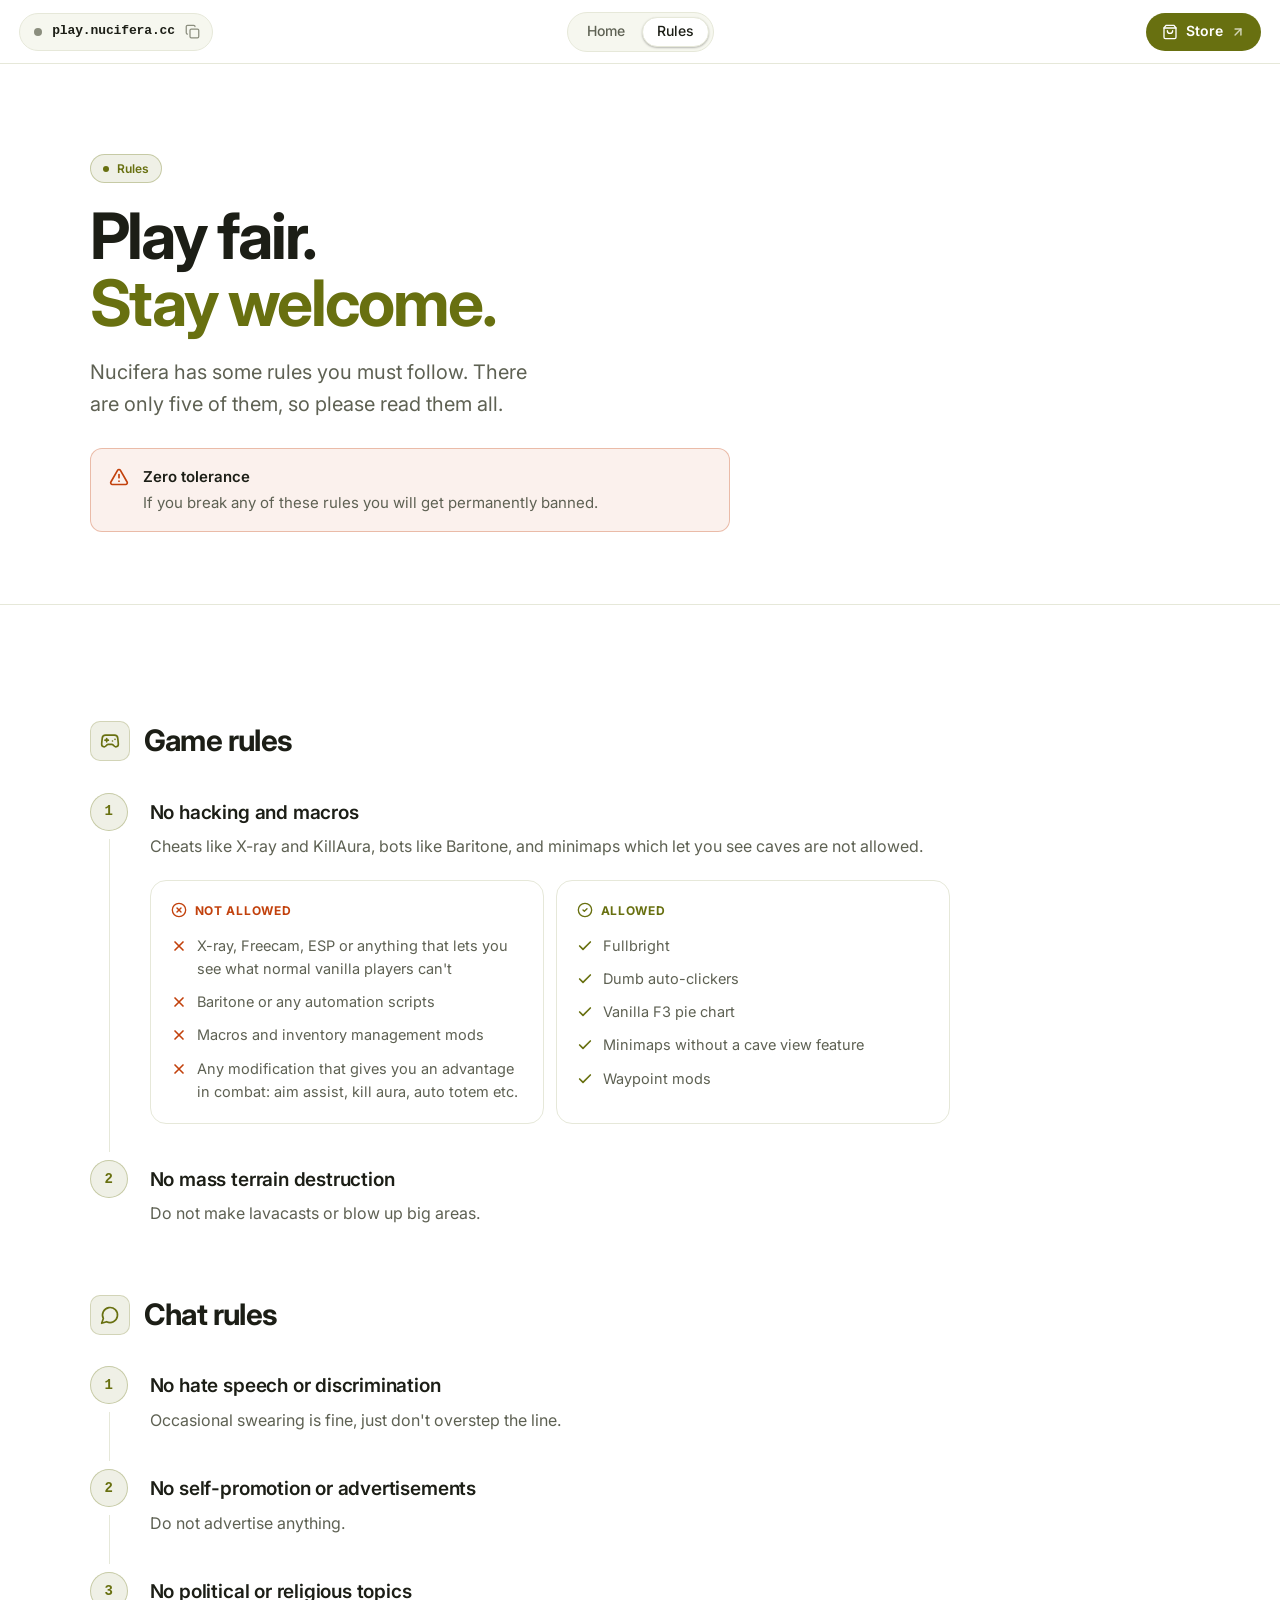
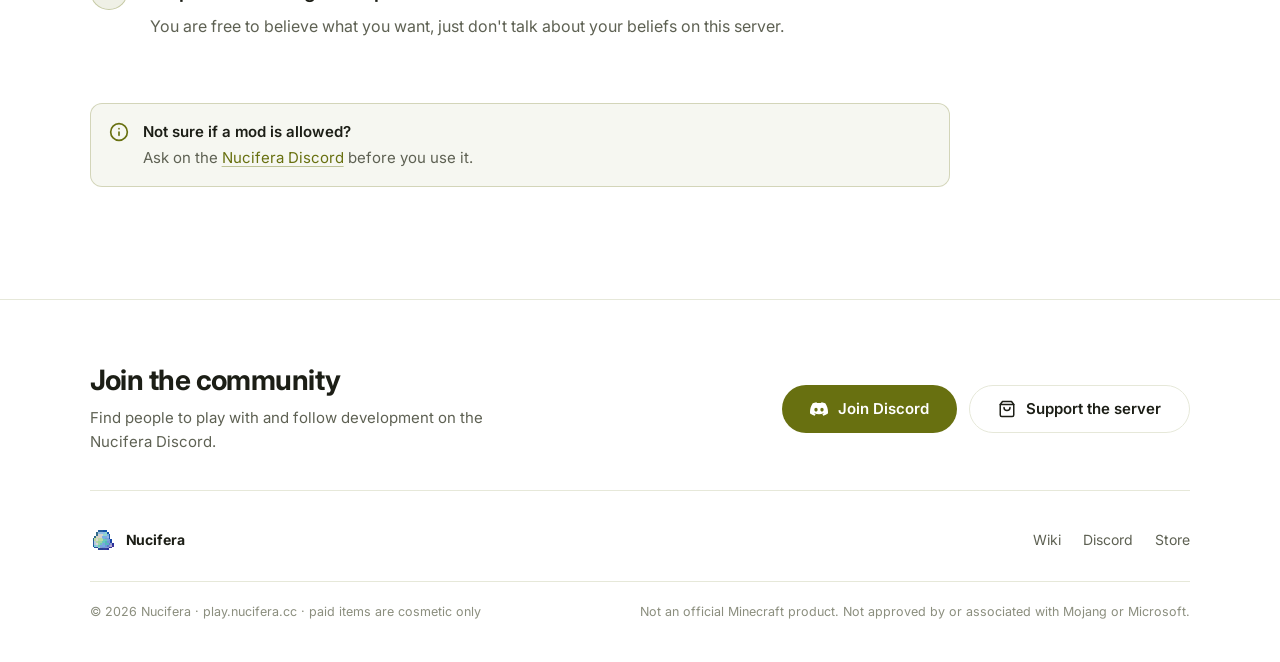
==== rules.html @ 343800ea "first commit" ====
<!DOCTYPE html>
<html lang="en">
<head>
  <meta charset="utf-8">
  <meta name="viewport" content="width=device-width, initial-scale=1">
  <title>Rules | Nucifera</title>
  <meta name="description" content="Nucifera server rules: no hacking or macros, no mass terrain destruction, no hate speech, advertising, or political and religious topics in chat.">
  <meta name="theme-color" media="(prefers-color-scheme: dark)" content="#0b0b0b">
  <meta name="theme-color" media="(prefers-color-scheme: light)" content="#ffffff">
  <meta property="og:title" content="Rules | Nucifera">
  <meta property="og:description" content="Nucifera has some rules you must follow.">
  <meta property="og:image" content="assets/img/banner.jpg">
  <link rel="icon" type="image/png" href="assets/img/favicon.png">
  <link rel="preconnect" href="https://fonts.googleapis.com">
  <link rel="preconnect" href="https://fonts.gstatic.com" crossorigin>
  <link rel="stylesheet" href="https://fonts.googleapis.com/css2?family=Inter:wght@400;500;600;700&display=swap">
  <link rel="stylesheet" href="assets/css/style.css">
</head>
<body>
  <a class="skip-link" href="#main">Skip to content</a>

  <header class="nav">
    <div class="nav-inner">
      <div class="nav-left">
        <button class="ip-btn" type="button" data-copy-ip aria-label="Copy server IP: play.nucifera.cc" title="Click to copy">
          <span class="status-dot" data-server-state aria-hidden="true"></span>
          <span>play.nucifera.cc</span>
          <svg class="icon copy-icon" data-icon-copy viewBox="0 0 24 24" fill="none" stroke="currentColor" stroke-width="2" stroke-linecap="round" stroke-linejoin="round" aria-hidden="true"><rect width="14" height="14" x="8" y="8" rx="2"/><path d="M4 16c-1.1 0-2-.9-2-2V4c0-1.1.9-2 2-2h10c1.1 0 2 .9 2 2"/></svg>
          <svg class="icon copy-icon" data-icon-check hidden viewBox="0 0 24 24" fill="none" stroke="currentColor" stroke-width="2.5" stroke-linecap="round" stroke-linejoin="round" aria-hidden="true"><path d="M20 6 9 17l-5-5"/></svg>
        </button>
      </div>
      <nav class="nav-links" aria-label="Main">
        <a href="index.html">Home</a>
        <a href="rules.html" aria-current="page">Rules</a>
      </nav>
      <div class="nav-right">
        <a class="store-btn" href="https://nucifera.craftingstore.net/" target="_blank" rel="noopener" aria-label="Store (opens in a new tab)">
          <svg class="icon" viewBox="0 0 24 24" fill="none" stroke="currentColor" stroke-width="2" stroke-linecap="round" stroke-linejoin="round" aria-hidden="true"><path d="M6 2 3 6v14a2 2 0 0 0 2 2h14a2 2 0 0 0 2-2V6l-3-4Z"/><path d="M3 6h18"/><path d="M16 10a4 4 0 0 1-8 0"/></svg>
          <span class="label">Store</span>
          <svg class="icon ext" viewBox="0 0 24 24" fill="none" stroke="currentColor" stroke-width="2.5" stroke-linecap="round" stroke-linejoin="round" aria-hidden="true"><path d="M7 7h10v10"/><path d="M7 17 17 7"/></svg>
        </a>
        <button class="menu-btn" type="button" data-menu-btn aria-expanded="false" aria-controls="mobile-menu" aria-label="Open menu">
          <svg class="icon icon-open" viewBox="0 0 24 24" fill="none" stroke="currentColor" stroke-width="2" stroke-linecap="round" aria-hidden="true"><path d="M4 6h16M4 12h16M4 18h16"/></svg>
          <svg class="icon icon-close" viewBox="0 0 24 24" fill="none" stroke="currentColor" stroke-width="2" stroke-linecap="round" aria-hidden="true"><path d="M18 6 6 18M6 6l12 12"/></svg>
        </button>
      </div>
    </div>
    <nav class="mobile-menu" id="mobile-menu" aria-label="Main" hidden>
      <a href="index.html">Home</a>
      <a href="rules.html" aria-current="page">Rules</a>
      <a href="https://nucifera.craftingstore.net/" target="_blank" rel="noopener">Store <svg class="icon" viewBox="0 0 24 24" fill="none" stroke="currentColor" stroke-width="2.5" stroke-linecap="round" stroke-linejoin="round" aria-hidden="true"><path d="M7 7h10v10"/><path d="M7 17 17 7"/></svg></a>
    </nav>
  </header>

  <main id="main">
    <!-- ============ header ============ -->
    <section class="page-hero">
      <div class="grid-bg" aria-hidden="true"></div>
      <div class="container page-hero-inner">
        <div>
          <span class="badge"><span class="dot" aria-hidden="true"></span>Rules</span>
          <h1 class="display">
            <span>Play fair.</span>
            <span class="accent">Stay welcome.</span>
          </h1>
          <p class="lead">Nucifera has some rules you must follow. There are only five of them, so please read them all.</p>
          <div class="callout danger" style="margin-top:28px;max-width:40rem">
            <svg class="icon" viewBox="0 0 24 24" fill="none" stroke="currentColor" stroke-width="2" stroke-linecap="round" stroke-linejoin="round" aria-hidden="true"><path d="m21.73 18-8-14a2 2 0 0 0-3.48 0l-8 14A2 2 0 0 0 4 21h16a2 2 0 0 0 1.73-3"/><path d="M12 9v4"/><path d="M12 17h.01"/></svg>
            <div>
              <strong>Zero tolerance</strong>
              <p>If you break any of these rules you will get permanently banned.</p>
            </div>
          </div>
        </div>
      </div>
    </section>

    <section class="section">
      <div class="container rules-wrap">
        <!-- game rules -->
        <div class="rule-group" id="game-rules">
          <div class="rule-group-head">
            <span class="icon-tile">
              <svg class="icon" viewBox="0 0 24 24" fill="none" stroke="currentColor" stroke-width="2" stroke-linecap="round" stroke-linejoin="round" aria-hidden="true"><line x1="6" x2="10" y1="11" y2="11"/><line x1="8" x2="8" y1="9" y2="13"/><line x1="15" x2="15.01" y1="12" y2="12"/><line x1="18" x2="18.01" y1="10" y2="10"/><path d="M17.32 5H6.68a4 4 0 0 0-3.978 3.59c-.006.052-.01.101-.017.152C2.604 9.416 2 14.456 2 16a3 3 0 0 0 3 3c1 0 1.5-.5 2-1l1.414-1.414A2 2 0 0 1 9.828 16h4.344a2 2 0 0 1 1.414.586L17 18c.5.5 1 1 2 1a3 3 0 0 0 3-3c0-1.545-.604-6.584-.685-7.258-.007-.05-.011-.1-.017-.151A4 4 0 0 0 17.32 5z"/></svg>
            </span>
            <h2>Game rules</h2>
          </div>
          <ol class="stepper">
            <li class="step">
              <h3>No hacking and macros</h3>
              <p>Cheats like X-ray and KillAura, bots like Baritone, and minimaps which let you see caves are not allowed.</p>
              <div class="mods">
                <div class="card bad">
                  <h4><svg class="icon" viewBox="0 0 24 24" fill="none" stroke="currentColor" stroke-width="2" stroke-linecap="round" stroke-linejoin="round" aria-hidden="true"><circle cx="12" cy="12" r="10"/><path d="m15 9-6 6"/><path d="m9 9 6 6"/></svg>Not allowed</h4>
                  <ul class="check-list bad">
                    <li><svg class="icon" viewBox="0 0 24 24" fill="none" stroke="currentColor" stroke-width="2.5" stroke-linecap="round" stroke-linejoin="round" aria-hidden="true"><path d="M18 6 6 18M6 6l12 12"/></svg>X-ray, Freecam, ESP or anything that lets you see what normal vanilla players can't</li>
                    <li><svg class="icon" viewBox="0 0 24 24" fill="none" stroke="currentColor" stroke-width="2.5" stroke-linecap="round" stroke-linejoin="round" aria-hidden="true"><path d="M18 6 6 18M6 6l12 12"/></svg>Baritone or any automation scripts</li>
                    <li><svg class="icon" viewBox="0 0 24 24" fill="none" stroke="currentColor" stroke-width="2.5" stroke-linecap="round" stroke-linejoin="round" aria-hidden="true"><path d="M18 6 6 18M6 6l12 12"/></svg>Macros and inventory management mods</li>
                    <li><svg class="icon" viewBox="0 0 24 24" fill="none" stroke="currentColor" stroke-width="2.5" stroke-linecap="round" stroke-linejoin="round" aria-hidden="true"><path d="M18 6 6 18M6 6l12 12"/></svg>Any modification that gives you an advantage in combat: aim assist, kill aura, auto totem etc.</li>
                  </ul>
                </div>
                <div class="card good">
                  <h4><svg class="icon" viewBox="0 0 24 24" fill="none" stroke="currentColor" stroke-width="2" stroke-linecap="round" stroke-linejoin="round" aria-hidden="true"><circle cx="12" cy="12" r="10"/><path d="m9 12 2 2 4-4"/></svg>Allowed</h4>
                  <ul class="check-list good">
                    <li><svg class="icon" viewBox="0 0 24 24" fill="none" stroke="currentColor" stroke-width="2.5" stroke-linecap="round" stroke-linejoin="round" aria-hidden="true"><path d="M20 6 9 17l-5-5"/></svg>Fullbright</li>
                    <li><svg class="icon" viewBox="0 0 24 24" fill="none" stroke="currentColor" stroke-width="2.5" stroke-linecap="round" stroke-linejoin="round" aria-hidden="true"><path d="M20 6 9 17l-5-5"/></svg>Dumb auto-clickers</li>
                    <li><svg class="icon" viewBox="0 0 24 24" fill="none" stroke="currentColor" stroke-width="2.5" stroke-linecap="round" stroke-linejoin="round" aria-hidden="true"><path d="M20 6 9 17l-5-5"/></svg>Vanilla F3 pie chart</li>
                    <li><svg class="icon" viewBox="0 0 24 24" fill="none" stroke="currentColor" stroke-width="2.5" stroke-linecap="round" stroke-linejoin="round" aria-hidden="true"><path d="M20 6 9 17l-5-5"/></svg>Minimaps without a cave view feature</li>
                    <li><svg class="icon" viewBox="0 0 24 24" fill="none" stroke="currentColor" stroke-width="2.5" stroke-linecap="round" stroke-linejoin="round" aria-hidden="true"><path d="M20 6 9 17l-5-5"/></svg>Waypoint mods</li>
                  </ul>
                </div>
              </div>
            </li>
            <li class="step">
              <h3>No mass terrain destruction</h3>
              <p>Do not make lavacasts or blow up big areas.</p>
            </li>
          </ol>
        </div>

        <!-- chat rules -->
        <div class="rule-group" id="chat-rules">
          <div class="rule-group-head">
            <span class="icon-tile">
              <svg class="icon" viewBox="0 0 24 24" fill="none" stroke="currentColor" stroke-width="2" stroke-linecap="round" stroke-linejoin="round" aria-hidden="true"><path d="M7.9 20A9 9 0 1 0 4 16.1L2 22Z"/></svg>
            </span>
            <h2>Chat rules</h2>
          </div>
          <ol class="stepper">
            <li class="step">
              <h3>No hate speech or discrimination</h3>
              <p>Occasional swearing is fine, just don't overstep the line.</p>
            </li>
            <li class="step">
              <h3>No self-promotion or advertisements</h3>
              <p>Do not advertise anything.</p>
            </li>
            <li class="step">
              <h3>No political or religious topics</h3>
              <p>You are free to believe what you want, just don't talk about your beliefs on this server.</p>
            </li>
          </ol>
        </div>

        <div class="callout" style="margin-top:64px">
          <svg class="icon" viewBox="0 0 24 24" fill="none" stroke="currentColor" stroke-width="2" stroke-linecap="round" stroke-linejoin="round" aria-hidden="true"><circle cx="12" cy="12" r="10"/><path d="M12 16v-4"/><path d="M12 8h.01"/></svg>
          <div>
            <strong>Not sure if a mod is allowed?</strong>
            <p>Ask on the <a class="inline-link" href="https://discord.gg/Tu2tSyAsXm" target="_blank" rel="noopener">Nucifera Discord</a> before you use it.</p>
          </div>
        </div>
      </div>
    </section>
  </main>

  <footer class="footer">
    <div class="container">
      <div class="footer-cta">
        <div class="footer-cta-copy">
          <h2>Join the community</h2>
          <p>Find people to play with and follow development on the Nucifera Discord.</p>
        </div>
        <div class="btn-row">
          <a class="btn btn-primary" href="https://discord.gg/Tu2tSyAsXm" target="_blank" rel="noopener">
            <svg class="icon" viewBox="0 0 24 24" fill="currentColor" aria-hidden="true"><path d="M20.317 4.37a19.79 19.79 0 0 0-4.885-1.515.074.074 0 0 0-.079.037c-.21.375-.444.865-.608 1.25a18.27 18.27 0 0 0-5.487 0 12.64 12.64 0 0 0-.617-1.25.077.077 0 0 0-.079-.037A19.74 19.74 0 0 0 3.677 4.37a.07.07 0 0 0-.032.027C.533 9.046-.32 13.58.099 18.057a.082.082 0 0 0 .031.057 19.9 19.9 0 0 0 5.993 3.03.078.078 0 0 0 .084-.028 14.1 14.1 0 0 0 1.226-1.994.076.076 0 0 0-.041-.106 13.1 13.1 0 0 1-1.872-.892.077.077 0 0 1-.008-.128c.126-.094.252-.192.372-.291a.074.074 0 0 1 .078-.01c3.928 1.793 8.18 1.793 12.062 0a.074.074 0 0 1 .078.009c.12.1.246.198.373.292a.077.077 0 0 1-.006.127 12.3 12.3 0 0 1-1.873.892.077.077 0 0 0-.041.107c.36.698.772 1.362 1.225 1.993a.076.076 0 0 0 .084.029 19.84 19.84 0 0 0 6.002-3.03.077.077 0 0 0 .032-.054c.5-5.177-.838-9.674-3.549-13.66a.061.061 0 0 0-.031-.03ZM8.02 15.33c-1.183 0-2.157-1.085-2.157-2.419 0-1.333.956-2.419 2.157-2.419 1.21 0 2.176 1.096 2.157 2.42 0 1.333-.956 2.418-2.157 2.418Zm7.975 0c-1.183 0-2.157-1.085-2.157-2.419 0-1.333.955-2.419 2.157-2.419 1.21 0 2.176 1.096 2.157 2.42 0 1.333-.946 2.418-2.157 2.418Z"/></svg>
            Join Discord
          </a>
          <a class="btn btn-outline" href="https://nucifera.craftingstore.net/" target="_blank" rel="noopener">
            <svg class="icon" viewBox="0 0 24 24" fill="none" stroke="currentColor" stroke-width="2" stroke-linecap="round" stroke-linejoin="round" aria-hidden="true"><path d="M6 2 3 6v14a2 2 0 0 0 2 2h14a2 2 0 0 0 2-2V6l-3-4Z"/><path d="M3 6h18"/><path d="M16 10a4 4 0 0 1-8 0"/></svg>
            Support the server
          </a>
        </div>
      </div>
      <div class="footer-top">
        <a class="brand" href="index.html"><img class="pixel" src="assets/img/logo-160.png" width="26" height="26" alt="">Nucifera</a>
        <nav class="footer-links" aria-label="Footer">
          <a href="https://nucifera.gitbook.io/nucifera" target="_blank" rel="noopener">Wiki</a>
          <a href="https://discord.gg/Tu2tSyAsXm" target="_blank" rel="noopener">Discord</a>
          <a href="https://nucifera.craftingstore.net/" target="_blank" rel="noopener">Store</a>
        </nav>
      </div>
      <div class="footer-bottom">
        <span>© <span data-year>2026</span> Nucifera · play.nucifera.cc · paid items are cosmetic only</span>
        <span>Not an official Minecraft product. Not approved by or associated with Mojang or Microsoft.</span>
      </div>
    </div>
  </footer>

  <script src="assets/js/main.js" defer></script>
</body>
</html>
---- assets/css/style.css ----
/* ==========================================================================
   Nucifera — site styles
   Layout language from mangowm.github.io (Fumadocs), palette from the
   Nucifera GitBook wiki (dark: mint #70E6AC, light: blue #346DDB).
   ========================================================================== */

:root {
  color-scheme: dark;

  --bg: #0b0b0b;
  --bg-elev: #111111;
  --card: #131313;
  --muted: #1a1a1a;
  --muted-2: #222222;
  --border: #262626;
  --border-strong: #383838;
  --fg: #ececec;
  --fg-muted: #a3a3a3;
  --fg-subtle: #6e6e6e;

  --primary: #dce670;
  --primary-strong: #aebc3c;
  --primary-fg: #15170a;
  --primary-rgb: 220 230 112;
  --online: #cfe35c;
  --danger: #f4736b;
  --danger-rgb: 244 115 107;

  --radius-sm: 8px;
  --radius: 12px;
  --radius-lg: 16px;
  --nav-h: 64px;
  /* one page margin: used for the left/right gap AND the gap under the navbar,
     so the top and left margins are always identical */
  --page-margin: clamp(20px, 7vw, 104px);
  /* navbar hugs the screen edges, independent of the page margin */
  --nav-padding: clamp(12px, 1.5vw, 24px);
  --gutter: var(--page-margin);
  --shadow: 0 1px 2px rgb(0 0 0 / 0.4), 0 12px 32px -16px rgb(0 0 0 / 0.7);
  --shadow-lg: 0 30px 80px -30px rgb(0 0 0 / 0.8);

  --font-sans: "Inter", ui-sans-serif, system-ui, -apple-system, "Segoe UI", Roboto, sans-serif;
  --font-mono: ui-monospace, SFMono-Regular, Menlo, Monaco, Consolas, "Liberation Mono", monospace;
}

@media (prefers-color-scheme: light) {
  :root {
    color-scheme: light;

    --bg: #ffffff;
    --bg-elev: #fcfcf8;
    --card: #ffffff;
    --muted: #f6f7ef;
    --muted-2: #edf0de;
    --border: #e6e8d9;
    --border-strong: #d2d6c0;
    --fg: #1c1e16;
    --fg-muted: #5e6153;
    --fg-subtle: #8b8e7e;

    /* #dce670 on white is unreadable (1.4:1), so light mode uses a deeper
       shade of the same hue for text and keeps the bright tone for dark mode */
    --primary: #687010;
    --primary-strong: #4f5609;
    --primary-fg: #ffffff;
    --primary-rgb: 104 112 16;
    --online: #7d8f14;
    --danger: #c2410c;
    --danger-rgb: 194 65 12;

    --shadow: 0 1px 2px rgb(28 30 22 / 0.06), 0 12px 32px -16px rgb(28 30 22 / 0.18);
    --shadow-lg: 0 30px 80px -30px rgb(28 30 22 / 0.35);
  }
}

/* ---------- base ---------- */

*,
*::before,
*::after { box-sizing: border-box; }

html {
  -webkit-text-size-adjust: 100%;
  scroll-behavior: smooth;
  scroll-padding-top: calc(var(--nav-h) + 24px);
}

body {
  margin: 0;
  min-height: 100vh;
  display: flex;
  flex-direction: column;
  background: var(--bg);
  color: var(--fg);
  font-family: var(--font-sans);
  font-size: 16px;
  line-height: 1.6;
  -webkit-font-smoothing: antialiased;
  -moz-osx-font-smoothing: grayscale;
}

main { flex: 1; }

img, video { display: block; max-width: 100%; height: auto; }
a { color: inherit; text-decoration: none; }
button { font: inherit; color: inherit; cursor: pointer; background: none; border: 0; padding: 0; }
h1, h2, h3, h4, p, ul, ol, figure { margin: 0; }
ul, ol { padding: 0; list-style: none; }
[hidden] { display: none !important; }

::selection { background: rgb(var(--primary-rgb) / 0.3); }

:focus-visible {
  outline: 2px solid var(--primary);
  outline-offset: 2px;
  border-radius: 6px;
}

.sr-only {
  position: absolute; width: 1px; height: 1px; padding: 0; margin: -1px;
  overflow: hidden; clip: rect(0 0 0 0); white-space: nowrap; border: 0;
}

.skip-link {
  position: absolute; left: 16px; top: -48px; z-index: 100;
  padding: 8px 14px; border-radius: var(--radius-sm);
  background: var(--primary); color: var(--primary-fg); font-weight: 600;
}
.skip-link:focus { top: 12px; }

.icon { width: 1em; height: 1em; flex-shrink: 0; }

.container {
  width: 100%;
  max-width: calc(1200px + 2 * var(--page-margin));
  margin-inline: 0;
  padding-inline: var(--page-margin);
}

.pixel { image-rendering: pixelated; image-rendering: crisp-edges; }
.mono { font-family: var(--font-mono); }
.accent { color: var(--primary); }

/* grid background — mango's .grid-bg */
.grid-bg {
  position: absolute;
  inset: 0;
  pointer-events: none;
}
.grid-bg.radial {
  opacity: 0.5;
  -webkit-mask-image: radial-gradient(ellipse at center, #000 20%, transparent 70%);
  mask-image: radial-gradient(ellipse at center, #000 20%, transparent 70%);
}

/* ---------- navbar ---------- */

.nav {
  position: sticky;
  top: 0;
  z-index: 50;
  height: var(--nav-h);
  border-bottom: 1px solid var(--border);
  background: color-mix(in srgb, var(--bg) 78%, transparent);
  -webkit-backdrop-filter: blur(14px) saturate(1.4);
  backdrop-filter: blur(14px) saturate(1.4);
}

.nav-inner {
  height: 100%;
  max-width: none;
  margin-inline: 0;
  padding-inline: var(--nav-padding);
  display: grid;
  grid-template-columns: 1fr auto 1fr;
  align-items: center;
  gap: 16px;
}

.nav-left { justify-self: start; min-width: 0; }
.nav-right { justify-self: end; display: flex; align-items: center; gap: 8px; }

.ip-btn {
  display: inline-flex;
  align-items: center;
  gap: 10px;
  height: 38px;
  padding: 0 12px 0 14px;
  border-radius: 999px;
  border: 1px solid var(--border);
  background: var(--muted);
  font-family: var(--font-mono);
  font-size: 13px;
  font-weight: 600;
  letter-spacing: -0.01em;
  white-space: nowrap;
  transition: border-color 0.15s, background-color 0.15s;
}
.ip-btn:hover { border-color: rgb(var(--primary-rgb) / 0.45); background: var(--muted-2); }
.ip-btn .copy-icon { color: var(--fg-subtle); transition: color 0.15s; width: 15px; height: 15px; }
.ip-btn:hover .copy-icon,
.ip-btn.copied .copy-icon { color: var(--primary); }

.status-dot {
  position: relative;
  width: 8px;
  height: 8px;
  border-radius: 50%;
  background: var(--fg-subtle);
  flex-shrink: 0;
}
[data-state="online"] .status-dot,
.status-dot[data-state="online"] { background: var(--online); }
[data-state="offline"] .status-dot,
.status-dot[data-state="offline"] { background: var(--danger); }
.status-dot[data-state="online"]::after {
  content: "";
  position: absolute;
  inset: 0;
  border-radius: 50%;
  background: inherit;
  animation: ping 2s cubic-bezier(0, 0, 0.2, 1) infinite;
}
@keyframes ping { 75%, 100% { transform: scale(2.4); opacity: 0; } }

.nav-links {
  display: flex;
  align-items: center;
  gap: 2px;
  padding: 4px;
  border: 1px solid var(--border);
  border-radius: 999px;
  background: var(--muted);
}
.nav-links a {
  display: inline-flex;
  align-items: center;
  height: 30px;
  padding: 0 14px;
  border-radius: 999px;
  border: 1px solid transparent;
  font-size: 14px;
  font-weight: 500;
  color: var(--fg-muted);
  white-space: nowrap;
  transition: color 0.15s, background-color 0.15s;
}
.nav-links a:hover { color: var(--fg); }
.nav-links a[aria-current="page"] {
  color: var(--fg);
  background: var(--bg);
  border-color: var(--border);
  box-shadow: 0 1px 2px rgb(0 0 0 / 0.25);
}

.store-btn {
  display: inline-flex;
  align-items: center;
  gap: 8px;
  height: 38px;
  padding: 0 16px;
  border-radius: 999px;
  background: var(--primary);
  color: var(--primary-fg);
  font-size: 14px;
  font-weight: 600;
  white-space: nowrap;
  transition: opacity 0.15s;
}
.store-btn:hover { opacity: 0.9; }
.store-btn .icon { width: 16px; height: 16px; }
.store-btn .ext { width: 14px; height: 14px; opacity: 0.7; }

.menu-btn {
  display: none;
  width: 38px;
  height: 38px;
  border-radius: 999px;
  border: 1px solid var(--border);
  background: var(--muted);
  align-items: center;
  justify-content: center;
}
.menu-btn .icon { width: 18px; height: 18px; }
.menu-btn .icon-close { display: none; }
.menu-btn[aria-expanded="true"] .icon-open { display: none; }
.menu-btn[aria-expanded="true"] .icon-close { display: block; }

.mobile-menu {
  position: absolute;
  top: 100%;
  left: 0;
  right: 0;
  padding: 12px var(--nav-padding) 20px;
  border-bottom: 1px solid var(--border);
  background: var(--bg);
  box-shadow: var(--shadow-lg);
}
.mobile-menu a {
  display: flex;
  align-items: center;
  justify-content: space-between;
  padding: 14px 4px;
  border-bottom: 1px solid var(--border);
  font-weight: 500;
  color: var(--fg-muted);
}
.mobile-menu a:last-child { border-bottom: 0; }
.mobile-menu a[aria-current="page"] { color: var(--primary); }
.mobile-menu .icon { width: 16px; height: 16px; opacity: 0.6; }

@media (max-width: 920px) {
  .nav-inner { grid-template-columns: 1fr auto; }
  .nav-links { display: none; }
  .menu-btn { display: inline-flex; }
}
@media (max-width: 440px) {
  .store-btn { width: 38px; padding: 0; justify-content: center; }
  .store-btn .label,
  .store-btn .ext { display: none; }
  .ip-btn { padding: 0 10px 0 12px; gap: 8px; font-size: 12.5px; }
}

/* ---------- buttons, badges ---------- */

.btn {
  display: inline-flex;
  align-items: center;
  justify-content: center;
  gap: 10px;
  height: 48px;
  padding: 0 28px;
  border-radius: 999px;
  font-size: 15px;
  font-weight: 600;
  white-space: nowrap;
  transition: opacity 0.15s, background-color 0.15s, border-color 0.15s;
}
.btn .icon { width: 18px; height: 18px; }
.btn-primary {
  background: var(--primary);
  color: var(--primary-fg);
}
.btn-primary:hover { opacity: 0.9; }
.btn-outline {
  border: 1px solid var(--border);
  background: color-mix(in srgb, var(--bg) 60%, transparent);
  -webkit-backdrop-filter: blur(12px);
  backdrop-filter: blur(12px);
}
.btn-outline:hover { background: var(--muted); border-color: var(--border-strong); }

.btn-row { display: flex; flex-wrap: wrap; gap: 12px; }

.badge {
  display: inline-flex;
  align-items: center;
  gap: 8px;
  padding: 4px 12px;
  border-radius: 999px;
  border: 1px solid rgb(var(--primary-rgb) / 0.3);
  background: rgb(var(--primary-rgb) / 0.1);
  color: var(--primary);
  font-size: 12px;
  font-weight: 600;
  line-height: 1.6;
}
.badge .dot { width: 6px; height: 6px; border-radius: 50%; background: currentColor; }
.badge[data-state="offline"],
.badge[data-state="error"] {
  border-color: var(--border-strong);
  background: var(--muted);
  color: var(--fg-muted);
}
.badge[data-state="offline"] .dot { background: var(--danger); }

.eyebrow {
  display: inline-flex;
  align-items: center;
  gap: 8px;
  font-size: 12px;
  font-weight: 700;
  letter-spacing: 0.08em;
  text-transform: uppercase;
  color: var(--primary);
}

.text-link {
  display: inline-flex;
  align-items: center;
  gap: 6px;
  color: var(--primary);
  font-weight: 600;
  font-size: 14px;
}
.text-link .icon { width: 15px; height: 15px; transition: transform 0.15s; }
.text-link:hover .icon { transform: translateX(3px); }
.inline-link { color: var(--primary); text-decoration: underline; text-underline-offset: 3px; text-decoration-color: rgb(var(--primary-rgb) / 0.4); }
.inline-link:hover { text-decoration-color: var(--primary); }

kbd, code {
  font-family: var(--font-mono);
  font-size: 0.88em;
  padding: 2px 6px;
  border-radius: 6px;
  border: 1px solid var(--border);
  background: var(--muted);
}

/* ---------- landing hero ---------- */

.hero {
  position: relative;
  overflow: hidden;
  display: flex;
  align-items: flex-start;
  padding-block: var(--page-margin) clamp(48px, 6vw, 80px);
}
.hero + .section { padding-top: clamp(40px, 5vw, 64px); }
.hero-inner {
  position: relative;
  z-index: 1;
  width: 100%;
  max-width: calc(1280px + 2 * var(--page-margin));
  margin-inline: 0;
  padding-inline: var(--page-margin);
  display: grid;
  grid-template-columns: minmax(0, 1fr) minmax(0, 1.08fr);
  align-items: center;
  gap: 72px;
}

.display {
  margin: 24px 0 24px;
  font-size: clamp(2.6rem, 4.6vw + 0.6rem, 4.6rem);
  font-weight: 700;
  line-height: 1.04;
  letter-spacing: -0.035em;
}
.display span { display: block; }

.lead {
  max-width: 34rem;
  font-size: clamp(1.05rem, 0.5vw + 0.95rem, 1.25rem);
  color: var(--fg-muted);
  text-wrap: balance;
}
.hero .btn-row { margin-top: 40px; }

.hero-visual { position: relative; padding-bottom: 56px; }
.shot {
  position: relative;
  overflow: hidden;
  border-radius: var(--radius-lg);
  background: var(--muted);
  box-shadow: var(--shadow-lg);
}
.shot img { width: 100%; height: auto; }
.shot::after {
  content: "";
  position: absolute;
  inset: 0;
  background: linear-gradient(to top, rgb(0 0 0 / 0.45), transparent 45%);
}

/* server list entry — always dark, like the in-game menu */
.server-card {
  position: absolute;
  left: -28px;
  bottom: 0;
  z-index: 2;
  width: min(440px, calc(100% + 28px));
  padding: 14px;
  border-radius: 14px;
  border: 1px solid rgb(255 255 255 / 0.12);
  background: rgb(12 12 12 / 0.82);
  -webkit-backdrop-filter: blur(16px);
  backdrop-filter: blur(16px);
  color: #e8e8e8;
  box-shadow: 0 24px 60px -20px rgb(0 0 0 / 0.8);
}
.server-row {
  display: grid;
  grid-template-columns: 56px minmax(0, 1fr);
  gap: 12px;
  align-items: center;
}
.server-icon {
  width: 56px;
  height: 56px;
  border-radius: 8px;
  background: #1d1d1d;
  border: 1px solid rgb(255 255 255 / 0.08);
}
.server-head {
  display: flex;
  align-items: center;
  justify-content: space-between;
  gap: 12px;
  font-family: var(--font-mono);
  font-size: 14px;
}
.motd { font-family: var(--font-mono); font-size: 14px; line-height: 1.45; min-width: 0; }
.motd div { white-space: nowrap; overflow: hidden; text-overflow: ellipsis; }
.server-meta {
  display: inline-flex;
  align-items: center;
  gap: 8px;
  color: #aaaaaa;
  font-family: var(--font-mono);
  font-size: 13px;
  white-space: nowrap;
}
.ping { display: inline-flex; align-items: flex-end; gap: 2px; height: 12px; }
.ping i { display: block; width: 3px; background: #3a3a3a; }
.ping i:nth-child(1) { height: 3px; }
.ping i:nth-child(2) { height: 5px; }
.ping i:nth-child(3) { height: 7px; }
.ping i:nth-child(4) { height: 9px; }
.ping i:nth-child(5) { height: 12px; }
[data-state="online"] .ping i { background: var(--online); }
[data-state="offline"] .ping i { background: #6b2222; }

.server-card[data-state="offline"] .motd,
.server-card[data-state="error"] .motd { opacity: 0.45; }

.server-players {
  display: flex;
  align-items: center;
  justify-content: space-between;
  gap: 12px;
  margin-top: 12px;
  padding-top: 12px;
  border-top: 1px solid rgb(255 255 255 / 0.08);
}
.players-count { display: flex; align-items: baseline; gap: 8px; }
.players-count strong {
  font-size: 28px;
  font-weight: 700;
  letter-spacing: -0.02em;
  font-variant-numeric: tabular-nums;
  color: #fff;
}
.players-count span { font-size: 13px; color: #9a9a9a; }
.player-list { display: flex; align-items: center; justify-content: flex-end; min-width: 0; }
.player-list img {
  width: 28px;
  height: 28px;
  border-radius: 6px;
  border: 2px solid #111;
  margin-left: -6px;
  background: #222;
}
.player-list .more,
.player-list .empty { font-size: 12.5px; color: #9a9a9a; }
.player-list .more { margin-left: 8px; }
.player-list .empty { text-align: right; }

/* ---------- sections ---------- */

.section { position: relative; padding-block: clamp(72px, 9vw, 112px); }
.section.tight { padding-block: clamp(48px, 6vw, 72px); }
.section-head { max-width: 640px; margin: 0 auto 56px; text-align: center; }
.section-head.left { margin-inline: 0; text-align: left; }
.section-head h2 {
  margin-top: 12px;
  font-size: clamp(1.85rem, 2vw + 1.1rem, 2.5rem);
  font-weight: 700;
  line-height: 1.15;
  letter-spacing: -0.025em;
  text-wrap: balance;
}
.section-head p { margin-top: 14px; color: var(--fg-muted); text-wrap: balance; }

.card {
  position: relative;
  border-radius: var(--radius-lg);
  border: 1px solid var(--border);
  background: var(--card);
}

/* how to join */
.steps { display: grid; grid-template-columns: repeat(3, minmax(0, 1fr)); gap: 16px; }
.step-card { padding: 28px; display: flex; flex-direction: column; gap: 12px; }
.step-card .num {
  font-family: var(--font-mono);
  font-size: 13px;
  font-weight: 600;
  color: var(--primary);
}
.step-card h3 { font-size: 18px; font-weight: 600; letter-spacing: -0.01em; }
.step-card p { color: var(--fg-muted); font-size: 15px; }
.step-card .foot { margin-top: auto; padding-top: 8px; }
.step-card .optional {
  margin-left: 8px;
  padding: 2px 8px;
  border-radius: 999px;
  background: var(--muted);
  border: 1px solid var(--border);
  font-size: 11px;
  font-weight: 600;
  color: var(--fg-muted);
  vertical-align: 2px;
}

.ip-field {
  display: flex;
  align-items: center;
  justify-content: space-between;
  gap: 12px;
  width: 100%;
  height: 46px;
  padding: 0 8px 0 16px;
  border-radius: var(--radius);
  border: 1px solid var(--border);
  background: var(--muted);
  font-family: var(--font-mono);
  font-size: 14px;
  font-weight: 600;
  text-align: left;
  transition: border-color 0.15s;
}
.ip-field:hover { border-color: rgb(var(--primary-rgb) / 0.45); }
.ip-field .chip {
  display: inline-flex;
  align-items: center;
  gap: 6px;
  height: 30px;
  padding: 0 10px;
  border-radius: 8px;
  background: rgb(var(--primary-rgb) / 0.12);
  color: var(--primary);
  font-family: var(--font-sans);
  font-size: 12px;
  font-weight: 700;
  text-transform: uppercase;
  letter-spacing: 0.04em;
}
.ip-field .chip .icon { width: 14px; height: 14px; }

/* explore bento */
.bento { display: grid; grid-template-columns: repeat(2, minmax(0, 1fr)); gap: 16px; }
.feature {
  display: flex;
  flex-direction: column;
  overflow: hidden;
  transition: border-color 0.2s, transform 0.2s;
}
a.feature:hover { border-color: rgb(var(--primary-rgb) / 0.4); }
.feature-media { position: relative; aspect-ratio: 16 / 7; overflow: hidden; background: var(--muted); }
.feature-media img { width: 100%; height: 100%; object-fit: cover; transition: transform 0.5s cubic-bezier(0.2, 0.7, 0.2, 1); }
a.feature:hover .feature-media img { transform: scale(1.04); }
.feature-media::after {
  content: "";
  position: absolute;
  inset: 0;
  background: linear-gradient(to top, var(--card), transparent 60%);
}
.feature-body { padding: 24px 28px 28px; display: flex; flex-direction: column; gap: 10px; flex: 1; }
.feature-body h3 { font-size: 20px; font-weight: 600; letter-spacing: -0.015em; }
.feature-body p { color: var(--fg-muted); font-size: 15px; }
.feature-body .text-link { margin-top: auto; padding-top: 8px; }

.icon-tile {
  display: inline-flex;
  align-items: center;
  justify-content: center;
  width: 40px;
  height: 40px;
  border-radius: 10px;
  border: 1px solid rgb(var(--primary-rgb) / 0.22);
  background: rgb(var(--primary-rgb) / 0.1);
  color: var(--primary);
  flex-shrink: 0;
}
.icon-tile .icon { width: 20px; height: 20px; }
.icon-tile.danger { border-color: rgb(var(--danger-rgb) / 0.25); background: rgb(var(--danger-rgb) / 0.1); color: var(--danger); }

.check-list { display: flex; flex-direction: column; gap: 10px; }
.check-list li { display: flex; align-items: flex-start; gap: 10px; font-size: 15px; }
.check-list .icon { width: 18px; height: 18px; margin-top: 3px; }
.check-list.bad .icon { color: var(--danger); }
.check-list.good .icon { color: var(--primary); }

/* callouts */
.callout {
  display: flex;
  gap: 14px;
  align-items: flex-start;
  padding: 16px 18px;
  border-radius: var(--radius);
  border: 1px solid rgb(var(--primary-rgb) / 0.25);
  background: rgb(var(--primary-rgb) / 0.06);
  font-size: 15px;
}
.callout > .icon { width: 20px; height: 20px; margin-top: 2px; color: var(--primary); }
.callout strong { display: block; font-weight: 600; margin-bottom: 2px; }
.callout p { color: var(--fg-muted); }
.callout.danger { border-color: rgb(var(--danger-rgb) / 0.3); background: rgb(var(--danger-rgb) / 0.07); }
.callout.danger > .icon { color: var(--danger); }

/* ---------- page header (sub pages) ---------- */

.page-hero {
  position: relative;
  overflow: hidden;
  padding-block: var(--page-margin) clamp(48px, 6vw, 72px);
  border-bottom: 1px solid var(--border);
}
.page-hero-inner {
  position: relative;
  z-index: 1;
  display: grid;
  grid-template-columns: minmax(0, 1fr) auto;
  align-items: center;
  gap: 48px;
}
.page-hero .display { font-size: clamp(2.4rem, 4vw + 0.8rem, 4rem); margin-block: 20px; }
.page-hero .lead { max-width: 40rem; }
.page-hero .chips { display: flex; flex-wrap: wrap; gap: 8px; margin-top: 28px; }
.chip-link {
  display: inline-flex;
  align-items: center;
  gap: 8px;
  height: 34px;
  padding: 0 14px;
  border-radius: 999px;
  border: 1px solid var(--border);
  background: var(--muted);
  font-size: 13.5px;
  font-weight: 500;
  color: var(--fg-muted);
  transition: color 0.15s, border-color 0.15s;
}
.chip-link:hover { color: var(--fg); border-color: var(--border-strong); }
.chip-link .icon { width: 15px; height: 15px; color: var(--primary); }

.opal-hero {
  position: relative;
  width: clamp(160px, 22vw, 260px);
  aspect-ratio: 1;
  display: grid;
  place-items: center;
}
.opal-hero img { position: relative; width: 78%; animation: bob 5s ease-in-out infinite; }
@keyframes bob { 50% { transform: translateY(-10px); } }

/* ---------- economy ---------- */

.split { display: grid; grid-template-columns: minmax(0, 1.7fr) minmax(0, 1fr); gap: 16px; }
.frame {
  position: relative;
  overflow: hidden;
  border-radius: var(--radius);
  border: 1px solid var(--border);
  background: var(--muted);
}
.frame img, .frame video { width: 100%; height: 100%; object-fit: cover; }
.frame.contain img { object-fit: contain; padding: 4%; }
.frame.natural img { height: auto; }
.frame.natural.contain img { padding: 0; }
.frame figcaption,
.caption {
  font-size: 13px;
  color: var(--fg-subtle);
}
.frame figcaption {
  position: absolute;
  left: 12px;
  bottom: 10px;
  padding: 3px 10px;
  border-radius: 999px;
  background: rgb(0 0 0 / 0.6);
  color: #e6e6e6;
  font-size: 12px;
  font-weight: 500;
  -webkit-backdrop-filter: blur(6px);
  backdrop-filter: blur(6px);
}

.depth-card { padding: 24px; display: flex; flex-direction: column; gap: 18px; }
.depth-card h3 { font-size: 17px; font-weight: 600; }
.depth {
  position: relative;
  flex: 1;
  min-height: 250px;
  display: grid;
  grid-template-columns: 44px minmax(0, 1fr);
  gap: 16px;
}
.depth-track {
  position: relative;
  border-radius: 10px;
  overflow: hidden;
  border: 1px solid var(--border);
  background:
    repeating-linear-gradient(to bottom, transparent 0 11px, rgb(0 0 0 / 0.12) 11px 12px),
    linear-gradient(to bottom, #7d7d7d 0%, #636363 12%, #4a4a4f 14%, #3b3b40 96%, #1c1c1c 96%);
}
.depth-band {
  position: absolute;
  left: 0;
  right: 0;
  /* Y -32 … -63 on a 0 … -64 scale */
  top: 50%;
  bottom: 1.5625%;
  background: rgb(var(--primary-rgb) / 0.45);
  box-shadow: inset 0 0 0 2px rgb(var(--primary-rgb) / 0.9);
}
.depth-best {
  position: absolute;
  left: -4px;
  right: -4px;
  top: 75%;
  height: 3px;
  margin-top: -1.5px;
  background: #fff;
}
.depth-labels { position: relative; font-size: 13px; }
.depth-labels > span {
  position: absolute;
  left: 0;
  transform: translateY(-50%);
  white-space: nowrap;
  color: var(--fg-muted);
  font-variant-numeric: tabular-nums;
}
.depth-labels .mono { font-weight: 600; color: var(--fg); margin-right: 6px; }
.depth-labels .best { color: var(--primary); font-weight: 600; }
.depth-labels .best .mono { color: var(--primary); }

.facts { display: grid; grid-template-columns: repeat(3, minmax(0, 1fr)); gap: 16px; margin-top: 16px; }
.fact { padding: 24px; display: flex; flex-direction: column; gap: 10px; }
.fact .big {
  font-size: 30px;
  font-weight: 700;
  letter-spacing: -0.03em;
  line-height: 1.1;
}
.fact h3 { font-size: 16px; font-weight: 600; }
.fact p { color: var(--fg-muted); font-size: 14.5px; }

.uses { display: grid; grid-template-columns: repeat(3, minmax(0, 1fr)); gap: 16px; }
.use { padding: 24px; display: flex; flex-direction: column; gap: 12px; }
.use h3 { font-size: 17px; font-weight: 600; margin-top: 4px; }
.use p { color: var(--fg-muted); font-size: 15px; }

.tools { display: grid; grid-template-columns: minmax(0, 1fr) minmax(0, 1.25fr); gap: 16px; align-items: stretch; }
.tools-copy { padding: 28px; display: flex; flex-direction: column; gap: 16px; }
.tools-copy h3 { font-size: 20px; font-weight: 600; letter-spacing: -0.015em; }
.tools-copy p { color: var(--fg-muted); }
.tools-media { padding: 16px; display: flex; flex-direction: column; gap: 14px; }

.progress-demo {
  margin-top: auto;
  padding: 16px;
  border-radius: var(--radius);
  border: 1px solid var(--border);
  background: var(--muted);
}
.progress-demo .row {
  display: flex;
  align-items: center;
  justify-content: space-between;
  gap: 10px;
  font-size: 13px;
  font-weight: 600;
  color: var(--fg-muted);
}
.progress-demo .row img { width: 22px; height: 22px; }
.progress-demo .row span { display: inline-flex; align-items: center; gap: 8px; }
.progress-track {
  position: relative;
  height: 10px;
  margin-top: 12px;
  border-radius: 999px;
  overflow: hidden;
  background: var(--muted-2);
  border: 1px solid var(--border);
}
.progress-fill {
  position: absolute;
  inset: 0 auto 0 0;
  width: 64%;
  border-radius: inherit;
  background: linear-gradient(90deg, var(--primary-strong), var(--primary));
  animation: fill 4.5s cubic-bezier(0.5, 0, 0.3, 1) infinite;
}
@keyframes fill {
  0% { width: 0; }
  80% { width: 100%; opacity: 1; }
  92% { width: 100%; opacity: 0; }
  100% { width: 0; opacity: 0; }
}

/* ---------- tabs (segmented, like mango's layout toggle) ---------- */

.tabs {
  display: inline-flex;
  flex-wrap: wrap;
  gap: 2px;
  padding: 4px;
  border-radius: var(--radius);
  border: 1px solid var(--border);
  background: var(--muted);
}
.tab {
  display: inline-flex;
  align-items: center;
  gap: 6px;
  height: 30px;
  padding: 0 12px;
  border-radius: var(--radius-sm);
  border: 1px solid transparent;
  font-size: 13px;
  font-weight: 500;
  color: var(--fg-muted);
  white-space: nowrap;
  transition: color 0.15s, background-color 0.15s;
}
.tab:hover { color: var(--fg); }
.tab[aria-selected="true"] {
  color: var(--fg);
  background: var(--bg);
  border-color: var(--border);
  box-shadow: 0 1px 2px rgb(0 0 0 / 0.25);
}
.tab-panel { animation: fade 0.25s ease; }
@keyframes fade { from { opacity: 0; } }

/* ---------- docs layout (custom content) ---------- */

.docs {
  display: grid;
  grid-template-columns: 210px minmax(0, 1fr);
  gap: 64px;
  padding-block: 56px 96px;
}
.toc {
  position: sticky;
  top: calc(var(--nav-h) + 32px);
  align-self: start;
}
.toc-title {
  margin-bottom: 14px;
  font-size: 12px;
  font-weight: 700;
  letter-spacing: 0.08em;
  text-transform: uppercase;
  color: var(--fg-subtle);
}
.toc ol { border-left: 1px solid var(--border); }
.toc a {
  display: block;
  margin-left: -1px;
  padding: 6px 0 6px 16px;
  border-left: 1px solid transparent;
  font-size: 14px;
  color: var(--fg-muted);
  transition: color 0.15s, border-color 0.15s;
}
.toc a:hover { color: var(--fg); }
.toc a.active { color: var(--primary); border-left-color: var(--primary); }
.toc ol ol { border-left: 0; }
.toc ol ol a { padding-left: 30px; font-size: 13px; }

.doc-section { padding-bottom: 72px; margin-bottom: 72px; border-bottom: 1px solid var(--border); }
.doc-section:last-child { border-bottom: 0; margin-bottom: 0; padding-bottom: 0; }
.doc-head { display: flex; gap: 16px; align-items: flex-start; margin-bottom: 32px; }
.doc-head h2 { font-size: clamp(1.6rem, 1.2vw + 1.1rem, 2rem); font-weight: 700; letter-spacing: -0.025em; line-height: 1.2; }
.doc-head p { margin-top: 6px; color: var(--fg-muted); }
.doc-head .icon-tile { margin-top: 2px; }

.stack { display: flex; flex-direction: column; gap: 16px; }

.item { overflow: hidden; }
.item-head {
  display: flex;
  flex-wrap: wrap;
  align-items: flex-start;
  justify-content: space-between;
  gap: 12px 20px;
  padding: 22px 24px 18px;
}
.item-head h3 { font-size: 18px; font-weight: 600; letter-spacing: -0.01em; }
.item-head p { margin-top: 4px; color: var(--fg-muted); font-size: 15px; max-width: 34rem; }
.item-media { padding: 0 12px 12px; }
.item-media .frame { aspect-ratio: 16 / 9; }
.item-note { padding: 0 24px 22px; color: var(--fg-muted); font-size: 15px; }
.tab-panel .item-note { padding: 16px 12px 4px; }

.two-col { display: grid; grid-template-columns: repeat(2, minmax(0, 1fr)); gap: 16px; }
.media-card { padding: 12px; display: flex; flex-direction: column; gap: 12px; }
.media-card .caption { padding: 0 6px 4px; }

.portal-grid { display: grid; grid-template-columns: repeat(2, minmax(0, 1fr)); gap: 16px; }
.prose-card { padding: 24px; display: flex; flex-direction: column; gap: 12px; }
.prose-card h3 { font-size: 17px; font-weight: 600; }
.prose-card p { color: var(--fg-muted); font-size: 15px; }

@media (max-width: 960px) {
  .docs { grid-template-columns: minmax(0, 1fr); gap: 0; padding-top: 0; }
  .toc {
    top: var(--nav-h);
    z-index: 20;
    margin-inline: calc(var(--gutter) * -1);
    margin-bottom: 40px;
    padding: 10px var(--gutter);
    border-bottom: 1px solid var(--border);
    background: color-mix(in srgb, var(--bg) 88%, transparent);
    -webkit-backdrop-filter: blur(14px);
    backdrop-filter: blur(14px);
    overflow-x: auto;
    scrollbar-width: none;
  }
  .toc::-webkit-scrollbar { display: none; }
  .toc-title { display: none; }
  .toc ol { display: flex; gap: 6px; border-left: 0; }
  .toc ol ol { display: none; }
  .toc a {
    margin: 0;
    padding: 6px 14px;
    border: 1px solid var(--border);
    border-radius: 999px;
    background: var(--muted);
    font-size: 13px;
    white-space: nowrap;
  }
  .toc a.active { border-color: rgb(var(--primary-rgb) / 0.4); background: rgb(var(--primary-rgb) / 0.1); }
  html:has(.docs) { scroll-padding-top: calc(var(--nav-h) + 72px); }
}

/* ---------- rules ---------- */

/* full container width so the left edge lines up with the page title,
   with the reading column capped on the children */
.rules-wrap > .rule-group,
.rules-wrap > .callout { max-width: 860px; }
.rule-group + .rule-group { margin-top: 64px; }
.rule-group-head { display: flex; align-items: center; gap: 14px; margin-bottom: 28px; }
.rule-group-head h2 { font-size: clamp(1.5rem, 1vw + 1.1rem, 1.85rem); font-weight: 700; letter-spacing: -0.02em; }

.stepper { counter-reset: step; }
.step {
  position: relative;
  padding-left: 60px;
  padding-bottom: 36px;
  counter-increment: step;
}
.step:last-child { padding-bottom: 0; }
.step::before {
  content: counter(step);
  position: absolute;
  left: 0;
  top: 0;
  width: 38px;
  height: 38px;
  display: grid;
  place-items: center;
  border-radius: 50%;
  border: 1px solid rgb(var(--primary-rgb) / 0.3);
  background: rgb(var(--primary-rgb) / 0.1);
  color: var(--primary);
  font-family: var(--font-mono);
  font-size: 14px;
  font-weight: 700;
}
.step::after {
  content: "";
  position: absolute;
  left: 19px;
  top: 46px;
  bottom: 8px;
  width: 1px;
  background: var(--border);
}
.step:last-child::after { display: none; }
.step h3 { font-size: 19px; font-weight: 600; letter-spacing: -0.01em; padding-top: 5px; }
.step > p { margin-top: 6px; color: var(--fg-muted); }
.mods { display: grid; grid-template-columns: repeat(2, minmax(0, 1fr)); gap: 12px; margin-top: 20px; }
.mods .card { padding: 20px; }
.mods h4 {
  display: flex;
  align-items: center;
  gap: 8px;
  margin-bottom: 14px;
  font-size: 12px;
  font-weight: 700;
  letter-spacing: 0.06em;
  text-transform: uppercase;
}
.mods h4 .icon { width: 16px; height: 16px; }
.mods .bad h4 { color: var(--danger); }
.mods .good h4 { color: var(--primary); }
.mods .check-list li { font-size: 14.5px; color: var(--fg-muted); }
.mods .check-list .icon { width: 16px; height: 16px; margin-top: 4px; }

/* ---------- footer ---------- */

.footer { border-top: 1px solid var(--border); padding-block: clamp(48px, 5vw, 64px) 40px; font-size: 14px; }

/* community call to action, in footer format */
.footer-cta {
  display: flex;
  flex-wrap: wrap;
  align-items: center;
  justify-content: space-between;
  gap: 24px 48px;
  padding-bottom: 36px;
  margin-bottom: 36px;
  border-bottom: 1px solid var(--border);
}
.footer-cta h2 {
  font-size: clamp(1.4rem, 1.2vw + 1rem, 1.75rem);
  font-weight: 700;
  letter-spacing: -0.02em;
  line-height: 1.2;
}
.footer-cta p { margin-top: 8px; max-width: 46ch; font-size: 15px; color: var(--fg-muted); }
.footer > .container { max-width: none; }
.footer-top { display: flex; flex-wrap: wrap; align-items: center; justify-content: space-between; gap: 20px; }
.brand { display: inline-flex; align-items: center; gap: 10px; font-weight: 700; letter-spacing: -0.01em; }
.brand img { width: 26px; height: 26px; }
.footer-links { display: flex; flex-wrap: wrap; gap: 6px 22px; color: var(--fg-muted); }
.footer-links a:hover { color: var(--fg); }
.footer-bottom {
  display: flex;
  flex-wrap: wrap;
  justify-content: space-between;
  gap: 8px 24px;
  margin-top: 28px;
  padding-top: 20px;
  border-top: 1px solid var(--border);
  font-size: 12.5px;
  color: var(--fg-subtle);
}

/* ---------- toast ---------- */

.toast {
  position: fixed;
  right: 16px;
  bottom: 16px;
  z-index: 100;
  display: inline-flex;
  align-items: center;
  gap: 8px;
  padding: 12px 16px;
  border-radius: var(--radius-sm);
  background: var(--primary);
  color: var(--primary-fg);
  font-size: 14px;
  font-weight: 600;
  box-shadow: var(--shadow-lg);
  transform: translateY(12px);
  opacity: 0;
  pointer-events: none;
  transition: transform 0.2s ease, opacity 0.2s ease;
}
.toast.show { transform: none; opacity: 1; }
.toast .icon { width: 16px; height: 16px; }

/* ---------- responsive ---------- */

@media (max-width: 1024px) {
  .hero { padding-block: var(--page-margin) 80px; }
  .hero-inner { grid-template-columns: minmax(0, 1fr); gap: 56px; text-align: center; }
  .hero-copy { display: flex; flex-direction: column; align-items: center; }
  .hero .btn-row { justify-content: center; }
  .hero-visual { max-width: 680px; width: 100%; margin-inline: auto; padding-bottom: 0; }
  .server-card { position: relative; left: auto; bottom: auto; width: auto; margin: -56px 16px 0; text-align: left; }
  .steps, .uses, .facts { grid-template-columns: minmax(0, 1fr); }
  .tools, .portal-grid { grid-template-columns: minmax(0, 1fr); }
}

@media (max-width: 760px) {
  .bento, .split, .two-col, .mods { grid-template-columns: minmax(0, 1fr); }
  .page-hero-inner { grid-template-columns: minmax(0, 1fr); }
  .opal-hero { display: none; }
  .depth { min-height: 220px; }
  .item-head { padding: 18px 18px 14px; }
  .item-media { padding: 0 8px 8px; }
  .step { padding-left: 52px; }
  .btn { height: 46px; padding: 0 22px; }
  .hero .btn-row .btn { flex: 1 1 200px; }
}

@media (max-width: 480px) {
  .footer-cta .btn-row { width: 100%; }
  .footer-cta .btn-row .btn { flex: 1 1 100%; }
  .server-card { margin: -40px 0 0; }
  .server-players { flex-direction: column; align-items: flex-start; gap: 10px; }
  .player-list { justify-content: flex-start; }
  .player-list .empty { text-align: left; }
  .server-row { grid-template-columns: 44px minmax(0, 1fr); gap: 10px; }
  .server-icon { width: 44px; height: 44px; }
  .motd, .server-head { font-size: 13px; }
  .players-count strong { font-size: 24px; }
  .doc-head { flex-direction: column; gap: 12px; }
}

@media (prefers-reduced-motion: reduce) {
  html { scroll-behavior: auto; }
  *, *::before, *::after { animation: none !important; transition: none !important; }
  .progress-fill { width: 64%; }
}
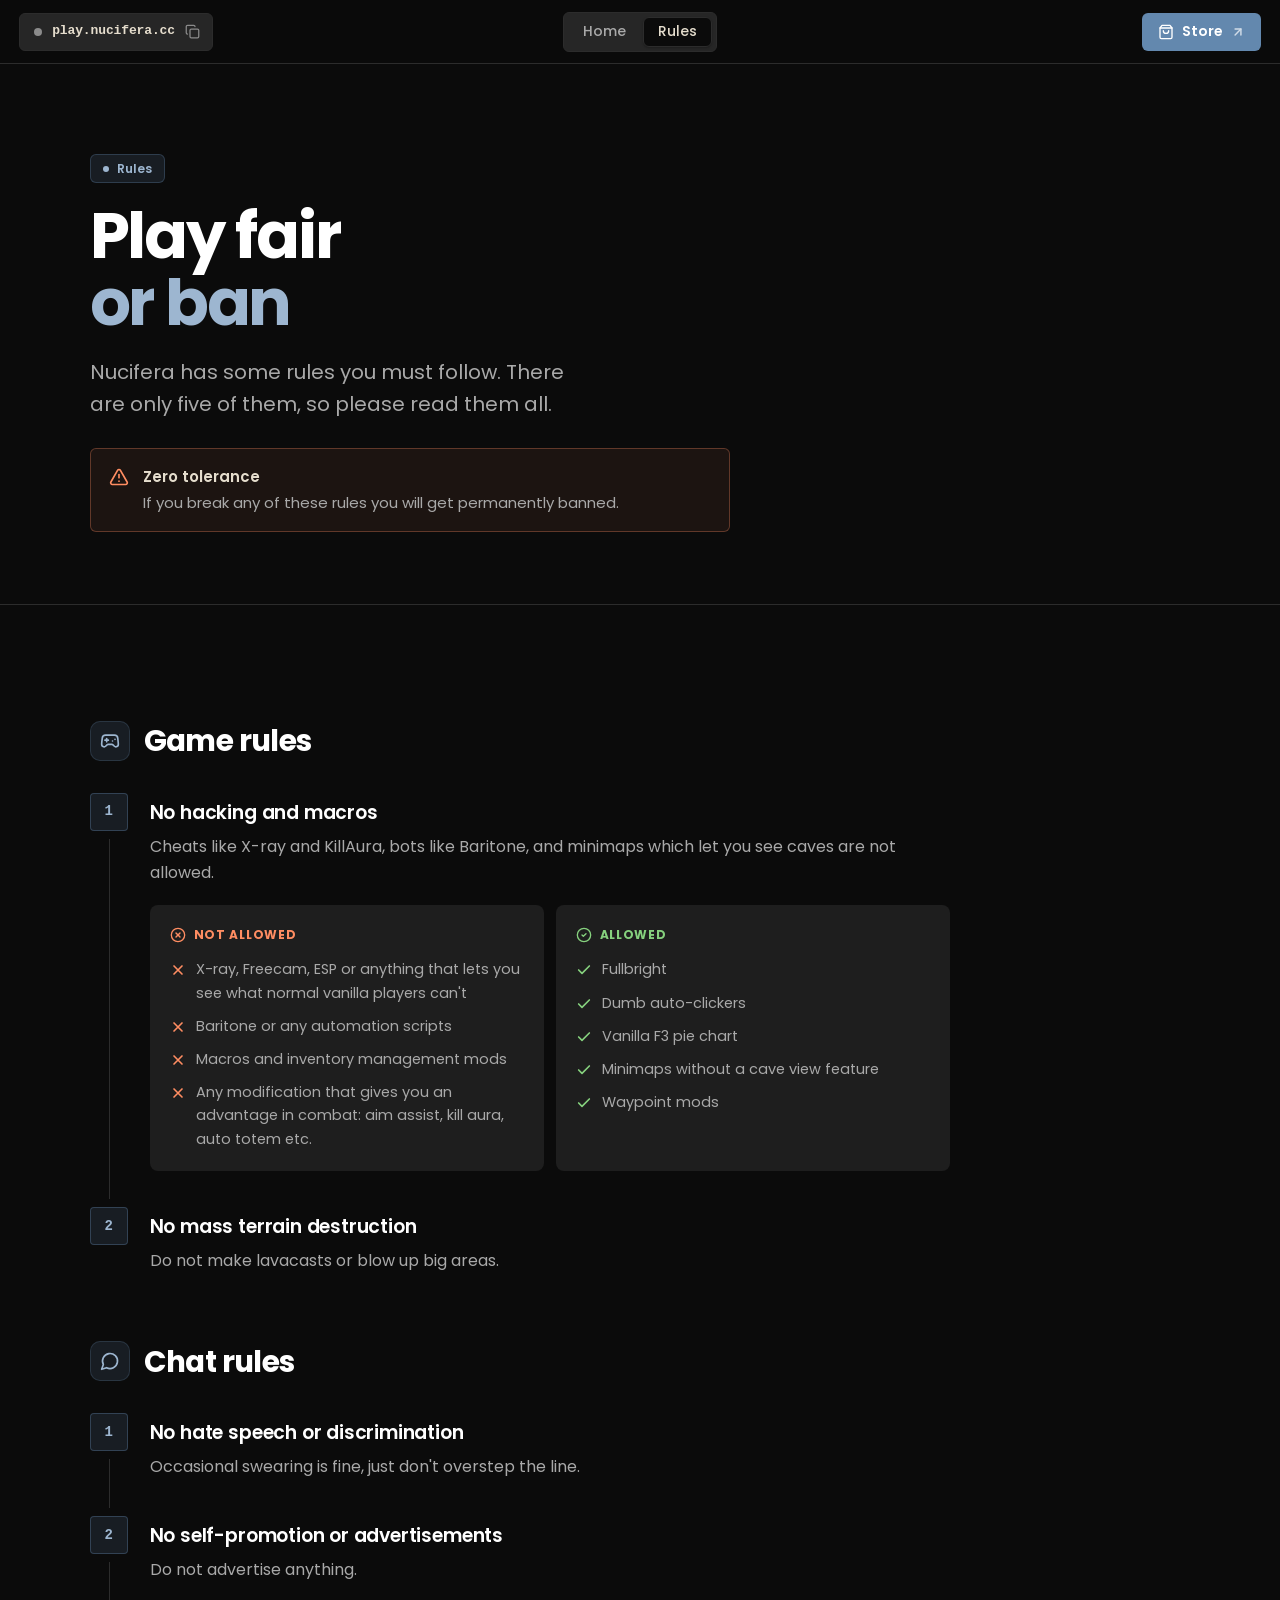
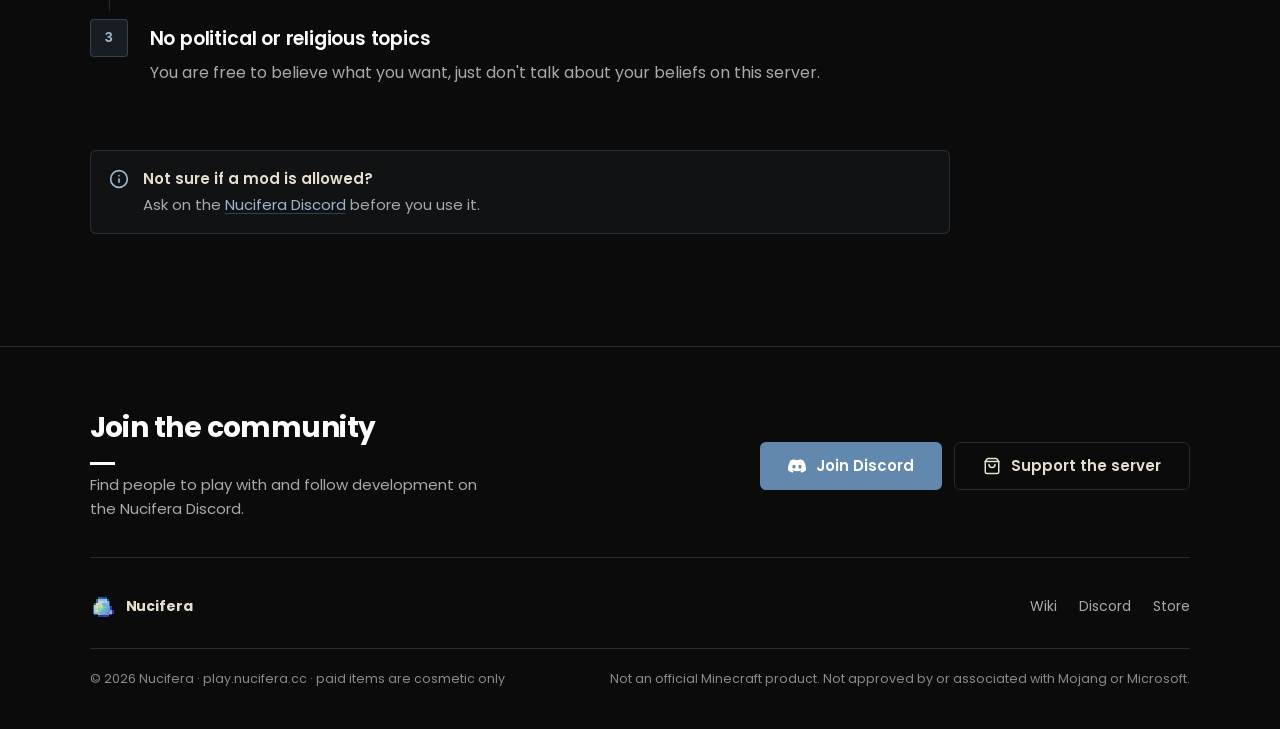
==== commit 05e88bac: "changed website style" ====
--- a/rules.html
+++ b/rules.html
@@ -5,20 +5,17 @@
   <meta name="viewport" content="width=device-width, initial-scale=1">
   <title>Rules | Nucifera</title>
   <meta name="description" content="Nucifera server rules: no hacking or macros, no mass terrain destruction, no hate speech, advertising, or political and religious topics in chat.">
-  <meta name="theme-color" media="(prefers-color-scheme: dark)" content="#0b0b0b">
-  <meta name="theme-color" media="(prefers-color-scheme: light)" content="#ffffff">
+  <meta name="theme-color" content="#0b0b0b">
   <meta property="og:title" content="Rules | Nucifera">
   <meta property="og:description" content="Nucifera has some rules you must follow.">
   <meta property="og:image" content="assets/img/banner.jpg">
   <link rel="icon" type="image/png" href="assets/img/favicon.png">
   <link rel="preconnect" href="https://fonts.googleapis.com">
   <link rel="preconnect" href="https://fonts.gstatic.com" crossorigin>
-  <link rel="stylesheet" href="https://fonts.googleapis.com/css2?family=Inter:wght@400;500;600;700&display=swap">
-  <link rel="stylesheet" href="assets/css/style.css">
+  <link rel="stylesheet" href="https://fonts.googleapis.com/css2?family=Poppins:wght@400;500;600;700&display=swap">
+  <link rel="stylesheet" href="style.css">
 </head>
 <body>
-  <a class="skip-link" href="#main">Skip to content</a>
-
   <header class="nav">
     <div class="nav-inner">
       <div class="nav-left">
@@ -60,8 +57,8 @@
         <div>
           <span class="badge"><span class="dot" aria-hidden="true"></span>Rules</span>
           <h1 class="display">
-            <span>Play fair.</span>
-            <span class="accent">Stay welcome.</span>
+            <span>Play fair</span>
+            <span class="accent">or ban</span>
           </h1>
           <p class="lead">Nucifera has some rules you must follow. There are only five of them, so please read them all.</p>
           <div class="callout danger" style="margin-top:28px;max-width:40rem">
@@ -186,6 +183,6 @@
     </div>
   </footer>
 
-  <script src="assets/js/main.js" defer></script>
+  <script src="script.js" defer></script>
 </body>
 </html>
--- a/style.css
+++ b/style.css
@@ -0,0 +1,1194 @@
+/* ==========================================================================
+   Nucifera — site styles
+   Visual theme (colours, type, flat squared panels) after shop.2b2t.org.
+   ========================================================================== */
+
+:root {
+  color-scheme: dark;
+
+  --bg: #0b0b0b;
+  --bg-elev: #121212;
+  --card: #1e1e1e;
+  --muted: #262626;
+  --muted-2: #2e2e2e;
+  --border: #2c2c2c;
+  --border-strong: #3d3d3d;
+  --fg: #e5ddcd;
+  --fg-heading: #ffffff;
+  --fg-muted: #a9a9a9;
+  --fg-subtle: #8b8b8b;
+
+  /* muted blue-grey brand: solid tone for fills, lighter tint for text */
+  --primary: #6388ae;
+  --primary-text: #9db6d0;
+  --primary-strong: #436281;
+  --primary-fg: #ffffff;
+  --primary-rgb: 99 136 174;
+  --online: #86d17e;
+  --danger: #ff8d62;
+  --danger-rgb: 255 141 98;
+
+  --radius-sm: 4px;
+  --radius: 6px;
+  --radius-lg: 8px;
+  --nav-h: 64px;
+  /* one page margin: used for the left/right gap AND the gap under the navbar,
+     so the top and left margins are always identical */
+  --page-margin: clamp(20px, 7vw, 104px);
+  /* navbar hugs the screen edges, independent of the page margin */
+  --nav-padding: clamp(12px, 1.5vw, 24px);
+  --gutter: var(--page-margin);
+  --shadow: 0 1px 2px rgb(0 0 0 / 0.3), 0 8px 20px -12px rgb(0 0 0 / 0.5);
+  --shadow-lg: 0 20px 50px -25px rgb(0 0 0 / 0.7);
+
+  --font-sans: "Poppins", ui-sans-serif, system-ui, -apple-system, "Segoe UI", Roboto, sans-serif;
+  --font-mono: ui-monospace, SFMono-Regular, Menlo, Monaco, Consolas, "Liberation Mono", monospace;
+}
+
+/* ---------- base ---------- */
+
+*,
+*::before,
+*::after { box-sizing: border-box; }
+
+html {
+  -webkit-text-size-adjust: 100%;
+  scroll-behavior: smooth;
+  scroll-padding-top: calc(var(--nav-h) + 24px);
+}
+
+body {
+  margin: 0;
+  min-height: 100vh;
+  display: flex;
+  flex-direction: column;
+  background: var(--bg);
+  color: var(--fg);
+  font-family: var(--font-sans);
+  font-size: 16px;
+  line-height: 1.6;
+  -webkit-font-smoothing: antialiased;
+  -moz-osx-font-smoothing: grayscale;
+}
+
+main { flex: 1; }
+
+img, video { display: block; max-width: 100%; height: auto; }
+a { color: inherit; text-decoration: none; }
+button { font: inherit; color: inherit; cursor: pointer; background: none; border: 0; padding: 0; }
+h1, h2, h3, h4, p, ul, ol, figure { margin: 0; }
+ul, ol { padding: 0; list-style: none; }
+[hidden] { display: none !important; }
+
+::selection { background: rgb(var(--primary-rgb) / 0.3); }
+
+:focus-visible {
+  outline: 2px solid var(--primary);
+  outline-offset: 2px;
+  border-radius: 6px;
+}
+
+.sr-only {
+  position: absolute; width: 1px; height: 1px; padding: 0; margin: -1px;
+  overflow: hidden; clip: rect(0 0 0 0); white-space: nowrap; border: 0;
+}
+
+.skip-link {
+  position: absolute; left: 16px; top: -48px; z-index: 100;
+  padding: 8px 14px; border-radius: var(--radius-sm);
+  background: var(--primary); color: var(--primary-fg); font-weight: 600;
+}
+.skip-link:focus { top: 12px; }
+
+.icon { width: 1em; height: 1em; flex-shrink: 0; }
+
+.container {
+  width: 100%;
+  max-width: calc(1200px + 2 * var(--page-margin));
+  margin-inline: 0;
+  padding-inline: var(--page-margin);
+}
+
+.pixel { image-rendering: pixelated; image-rendering: crisp-edges; }
+.mono { font-family: var(--font-mono); }
+.accent { color: var(--primary-text); }
+
+/* grid background — mango's .grid-bg */
+.grid-bg {
+  position: absolute;
+  inset: 0;
+  pointer-events: none;
+}
+.grid-bg.radial {
+  opacity: 0.5;
+  -webkit-mask-image: radial-gradient(ellipse at center, #000 20%, transparent 70%);
+  mask-image: radial-gradient(ellipse at center, #000 20%, transparent 70%);
+}
+
+/* ---------- navbar ---------- */
+
+.nav {
+  position: sticky;
+  top: 0;
+  z-index: 50;
+  height: var(--nav-h);
+  border-bottom: 1px solid var(--border);
+  background: color-mix(in srgb, var(--bg) 78%, transparent);
+  -webkit-backdrop-filter: blur(14px) saturate(1.4);
+  backdrop-filter: blur(14px) saturate(1.4);
+}
+
+.nav-inner {
+  height: 100%;
+  max-width: none;
+  margin-inline: 0;
+  padding-inline: var(--nav-padding);
+  display: grid;
+  grid-template-columns: 1fr auto 1fr;
+  align-items: center;
+  gap: 16px;
+}
+
+.nav-left { justify-self: start; min-width: 0; }
+.nav-right { justify-self: end; display: flex; align-items: center; gap: 8px; }
+
+.ip-btn {
+  display: inline-flex;
+  align-items: center;
+  gap: 10px;
+  height: 38px;
+  padding: 0 12px 0 14px;
+  border-radius: var(--radius);
+  border: 1px solid var(--border);
+  background: var(--muted);
+  font-family: var(--font-mono);
+  font-size: 13px;
+  font-weight: 600;
+  letter-spacing: -0.01em;
+  white-space: nowrap;
+  transition: border-color 0.15s, background-color 0.15s;
+}
+.ip-btn:hover { border-color: rgb(var(--primary-rgb) / 0.45); background: var(--muted-2); }
+.ip-btn .copy-icon { color: var(--fg-subtle); transition: color 0.15s; width: 15px; height: 15px; }
+.ip-btn:hover .copy-icon,
+.ip-btn.copied .copy-icon { color: var(--primary); }
+
+.status-dot {
+  position: relative;
+  width: 8px;
+  height: 8px;
+  border-radius: 50%;
+  background: var(--fg-subtle);
+  flex-shrink: 0;
+}
+[data-state="online"] .status-dot,
+.status-dot[data-state="online"] { background: var(--online); }
+[data-state="offline"] .status-dot,
+.status-dot[data-state="offline"] { background: var(--danger); }
+.status-dot[data-state="online"]::after {
+  content: "";
+  position: absolute;
+  inset: 0;
+  border-radius: 50%;
+  background: inherit;
+  animation: ping 2s cubic-bezier(0, 0, 0.2, 1) infinite;
+}
+@keyframes ping { 75%, 100% { transform: scale(2.4); opacity: 0; } }
+
+.nav-links {
+  display: flex;
+  align-items: center;
+  gap: 2px;
+  padding: 4px;
+  border: 1px solid var(--border);
+  border-radius: var(--radius);
+  background: var(--muted);
+}
+.nav-links a {
+  display: inline-flex;
+  align-items: center;
+  height: 30px;
+  padding: 0 14px;
+  border-radius: var(--radius);
+  border: 1px solid transparent;
+  font-size: 14px;
+  font-weight: 500;
+  color: var(--fg-muted);
+  white-space: nowrap;
+  transition: color 0.15s, background-color 0.15s;
+}
+.nav-links a:hover { color: var(--fg); }
+.nav-links a[aria-current="page"] {
+  color: var(--fg);
+  background: var(--bg);
+  border-color: var(--border);
+  box-shadow: 0 1px 2px rgb(0 0 0 / 0.25);
+}
+
+.store-btn {
+  display: inline-flex;
+  align-items: center;
+  gap: 8px;
+  height: 38px;
+  padding: 0 16px;
+  border-radius: var(--radius);
+  background: var(--primary);
+  color: var(--primary-fg);
+  font-size: 14px;
+  font-weight: 600;
+  white-space: nowrap;
+  transition: opacity 0.15s;
+}
+.store-btn:hover { opacity: 0.9; }
+.store-btn .icon { width: 16px; height: 16px; }
+.store-btn .ext { width: 14px; height: 14px; opacity: 0.7; }
+
+.menu-btn {
+  display: none;
+  width: 38px;
+  height: 38px;
+  border-radius: var(--radius);
+  border: 1px solid var(--border);
+  background: var(--muted);
+  align-items: center;
+  justify-content: center;
+}
+.menu-btn .icon { width: 18px; height: 18px; }
+.menu-btn .icon-close { display: none; }
+.menu-btn[aria-expanded="true"] .icon-open { display: none; }
+.menu-btn[aria-expanded="true"] .icon-close { display: block; }
+
+.mobile-menu {
+  position: absolute;
+  top: 100%;
+  left: 0;
+  right: 0;
+  padding: 12px var(--nav-padding) 20px;
+  border-bottom: 1px solid var(--border);
+  background: var(--bg);
+  box-shadow: var(--shadow-lg);
+}
+.mobile-menu a {
+  display: flex;
+  align-items: center;
+  justify-content: space-between;
+  padding: 14px 4px;
+  border-bottom: 1px solid var(--border);
+  font-weight: 500;
+  color: var(--fg-muted);
+}
+.mobile-menu a:last-child { border-bottom: 0; }
+.mobile-menu a[aria-current="page"] { color: var(--primary-text); }
+.mobile-menu .icon { width: 16px; height: 16px; opacity: 0.6; }
+
+@media (max-width: 920px) {
+  .nav-inner { grid-template-columns: 1fr auto; }
+  .nav-links { display: none; }
+  .menu-btn { display: inline-flex; }
+}
+@media (max-width: 440px) {
+  .store-btn { width: 38px; padding: 0; justify-content: center; }
+  .store-btn .label,
+  .store-btn .ext { display: none; }
+  .ip-btn { padding: 0 10px 0 12px; gap: 8px; font-size: 12.5px; }
+}
+
+/* ---------- buttons, badges ---------- */
+
+.btn {
+  display: inline-flex;
+  align-items: center;
+  justify-content: center;
+  gap: 10px;
+  height: 48px;
+  padding: 0 28px;
+  border-radius: var(--radius);
+  font-size: 15px;
+  font-weight: 600;
+  white-space: nowrap;
+  transition: opacity 0.15s, background-color 0.15s, border-color 0.15s;
+}
+.btn .icon { width: 18px; height: 18px; }
+.btn-primary {
+  background: var(--primary);
+  color: var(--primary-fg);
+}
+.btn-primary:hover { opacity: 0.9; }
+.btn-outline {
+  border: 1px solid var(--border);
+  background: color-mix(in srgb, var(--bg) 60%, transparent);
+  -webkit-backdrop-filter: blur(12px);
+  backdrop-filter: blur(12px);
+}
+.btn-outline:hover { background: var(--muted); border-color: var(--border-strong); }
+
+.btn-row { display: flex; flex-wrap: wrap; gap: 12px; }
+
+.badge {
+  display: inline-flex;
+  align-items: center;
+  gap: 8px;
+  padding: 4px 12px;
+  border-radius: var(--radius);
+  border: 1px solid rgb(var(--primary-rgb) / 0.3);
+  background: rgb(var(--primary-rgb) / 0.15);
+  color: var(--primary-text);
+  font-size: 12px;
+  font-weight: 600;
+  line-height: 1.6;
+}
+.badge .dot { width: 6px; height: 6px; border-radius: 50%; background: currentColor; }
+.badge[data-state="offline"],
+.badge[data-state="error"] {
+  border-color: var(--border-strong);
+  background: var(--muted);
+  color: var(--fg-muted);
+}
+.badge[data-state="offline"] .dot { background: var(--danger); }
+
+.eyebrow {
+  display: inline-flex;
+  align-items: center;
+  gap: 8px;
+  font-size: 12px;
+  font-weight: 700;
+  letter-spacing: 0.08em;
+  text-transform: uppercase;
+  color: var(--primary-text);
+}
+
+.text-link {
+  display: inline-flex;
+  align-items: center;
+  gap: 6px;
+  color: var(--primary-text);
+  font-weight: 600;
+  font-size: 14px;
+}
+.text-link .icon { width: 15px; height: 15px; transition: transform 0.15s; }
+.text-link:hover .icon { transform: translateX(3px); }
+.inline-link { color: var(--primary-text); text-decoration: underline; text-underline-offset: 3px; text-decoration-color: rgb(var(--primary-rgb) / 0.4); }
+.inline-link:hover { text-decoration-color: var(--primary); }
+
+kbd, code {
+  font-family: var(--font-mono);
+  font-size: 0.88em;
+  padding: 2px 6px;
+  border-radius: 6px;
+  border: 1px solid var(--border);
+  background: var(--muted);
+}
+
+/* ---------- landing hero ---------- */
+
+.hero {
+  position: relative;
+  overflow: hidden;
+  display: flex;
+  align-items: flex-start;
+  padding-block: var(--page-margin) clamp(48px, 6vw, 80px);
+}
+.hero + .section { padding-top: clamp(40px, 5vw, 64px); }
+.hero-inner {
+  position: relative;
+  z-index: 1;
+  width: 100%;
+  max-width: calc(1280px + 2 * var(--page-margin));
+  margin-inline: 0;
+  padding-inline: var(--page-margin);
+  display: grid;
+  grid-template-columns: minmax(0, 1fr) minmax(0, 1.08fr);
+  align-items: center;
+  gap: 72px;
+}
+
+.display {
+  margin: 24px 0 24px;
+  font-size: clamp(2.6rem, 4.6vw + 0.6rem, 4.6rem);
+  font-weight: 700;
+  line-height: 1.04;
+  letter-spacing: -0.035em;
+}
+.display span { display: block; }
+
+.lead {
+  max-width: 34rem;
+  font-size: clamp(1.05rem, 0.5vw + 0.95rem, 1.25rem);
+  color: var(--fg-muted);
+  text-wrap: balance;
+}
+.hero .btn-row { margin-top: 40px; }
+
+.hero-visual { position: relative; padding-bottom: 56px; }
+.shot {
+  position: relative;
+  overflow: hidden;
+  border-radius: var(--radius-lg);
+  background: var(--muted);
+}
+.shot img { width: 100%; height: auto; }
+.shot::after {
+  content: "";
+  position: absolute;
+  inset: 0;
+  background: linear-gradient(to top, rgb(0 0 0 / 0.45), transparent 45%);
+}
+
+/* server list entry — always dark, like the in-game menu */
+.server-card {
+  position: absolute;
+  left: -28px;
+  bottom: 0;
+  z-index: 2;
+  width: min(440px, calc(100% + 28px));
+  padding: 14px;
+  border-radius: 14px;
+  border: 1px solid rgb(255 255 255 / 0.12);
+  background: rgb(12 12 12 / 0.82);
+  -webkit-backdrop-filter: blur(16px);
+  backdrop-filter: blur(16px);
+  color: #e8e8e8;
+  box-shadow: 0 24px 60px -20px rgb(0 0 0 / 0.8);
+}
+.server-row {
+  display: grid;
+  grid-template-columns: 56px minmax(0, 1fr);
+  gap: 12px;
+  align-items: center;
+}
+.server-icon {
+  width: 56px;
+  height: 56px;
+  border-radius: 8px;
+  background: #1d1d1d;
+  border: 1px solid rgb(255 255 255 / 0.08);
+}
+.server-head {
+  display: flex;
+  align-items: center;
+  justify-content: space-between;
+  gap: 12px;
+  font-family: var(--font-mono);
+  font-size: 14px;
+}
+.motd { font-family: var(--font-mono); font-size: 14px; line-height: 1.45; min-width: 0; }
+.motd div { white-space: nowrap; overflow: hidden; text-overflow: ellipsis; }
+.server-meta {
+  display: inline-flex;
+  align-items: center;
+  gap: 8px;
+  color: #aaaaaa;
+  font-family: var(--font-mono);
+  font-size: 13px;
+  white-space: nowrap;
+}
+.ping { display: inline-flex; align-items: flex-end; gap: 2px; height: 12px; }
+.ping i { display: block; width: 3px; background: #3a3a3a; }
+.ping i:nth-child(1) { height: 3px; }
+.ping i:nth-child(2) { height: 5px; }
+.ping i:nth-child(3) { height: 7px; }
+.ping i:nth-child(4) { height: 9px; }
+.ping i:nth-child(5) { height: 12px; }
+[data-state="online"] .ping i { background: var(--online); }
+[data-state="offline"] .ping i { background: #6b2222; }
+
+.server-card[data-state="offline"] .motd,
+.server-card[data-state="error"] .motd { opacity: 0.45; }
+
+.server-players {
+  display: flex;
+  align-items: center;
+  justify-content: space-between;
+  gap: 12px;
+  margin-top: 12px;
+  padding-top: 12px;
+  border-top: 1px solid rgb(255 255 255 / 0.08);
+}
+.players-count { display: flex; align-items: baseline; gap: 8px; }
+.players-count strong {
+  font-size: 28px;
+  font-weight: 700;
+  letter-spacing: -0.02em;
+  font-variant-numeric: tabular-nums;
+  color: #fff;
+}
+.players-count span { font-size: 13px; color: #9a9a9a; }
+.player-list { display: flex; align-items: center; justify-content: flex-end; min-width: 0; }
+.player-list img {
+  width: 28px;
+  height: 28px;
+  border-radius: 6px;
+  border: 2px solid #111;
+  margin-left: -6px;
+  background: #222;
+}
+.player-list .more,
+.player-list .empty { font-size: 12.5px; color: #9a9a9a; }
+.player-list .more { margin-left: 8px; }
+.player-list .empty { text-align: right; }
+
+/* ---------- sections ---------- */
+
+.section { position: relative; padding-block: clamp(72px, 9vw, 112px); }
+.section.tight { padding-block: clamp(48px, 6vw, 72px); }
+.section-head { max-width: 640px; margin: 0 auto 56px; text-align: center; }
+.section-head.left { margin-inline: 0; text-align: left; }
+.section-head h2 {
+  margin-top: 12px;
+  font-size: clamp(1.85rem, 2vw + 1.1rem, 2.5rem);
+  font-weight: 700;
+  line-height: 1.15;
+  letter-spacing: -0.025em;
+  text-wrap: balance;
+}
+.section-head p { margin-top: 14px; color: var(--fg-muted); text-wrap: balance; }
+
+.card {
+  position: relative;
+  border-radius: var(--radius-lg);
+  border: 0;
+  background: var(--card);
+}
+
+/* headings sit brighter than the cream body copy */
+h1, h2, h3, h4 { color: var(--fg-heading); }
+
+/* short bar under section headings */
+.section-head h2,
+.footer-cta h2 { position: relative; padding-bottom: 20px; }
+.section-head h2::after,
+.footer-cta h2::after {
+  content: "";
+  position: absolute;
+  left: 0;
+  bottom: 0;
+  width: 1.6rem;
+  height: 3px;
+  background: currentColor;
+}
+
+/* how to join */
+.steps { display: grid; grid-template-columns: repeat(3, minmax(0, 1fr)); gap: 16px; }
+.step-card { padding: 28px; display: flex; flex-direction: column; gap: 12px; }
+.step-card .num {
+  font-family: var(--font-mono);
+  font-size: 13px;
+  font-weight: 600;
+  color: var(--primary-text);
+}
+.step-card h3 { font-size: 18px; font-weight: 600; letter-spacing: -0.01em; }
+.step-card p { color: var(--fg-muted); font-size: 15px; }
+.step-card .foot { margin-top: auto; padding-top: 8px; }
+.step-card .optional {
+  margin-left: 8px;
+  padding: 2px 8px;
+  border-radius: var(--radius);
+  background: var(--muted);
+  border: 1px solid var(--border);
+  font-size: 11px;
+  font-weight: 600;
+  color: var(--fg-muted);
+  vertical-align: 2px;
+}
+
+.ip-field {
+  display: flex;
+  align-items: center;
+  justify-content: space-between;
+  gap: 12px;
+  width: 100%;
+  height: 46px;
+  padding: 0 8px 0 16px;
+  border-radius: var(--radius);
+  border: 1px solid var(--border);
+  background: var(--muted);
+  font-family: var(--font-mono);
+  font-size: 14px;
+  font-weight: 600;
+  text-align: left;
+  transition: border-color 0.15s;
+}
+.ip-field:hover { border-color: rgb(var(--primary-rgb) / 0.45); }
+.ip-field .chip {
+  display: inline-flex;
+  align-items: center;
+  gap: 6px;
+  height: 30px;
+  padding: 0 10px;
+  border-radius: 8px;
+  background: rgb(var(--primary-rgb) / 0.15);
+  color: var(--primary-text);
+  font-family: var(--font-sans);
+  font-size: 12px;
+  font-weight: 700;
+  text-transform: uppercase;
+  letter-spacing: 0.04em;
+}
+.ip-field .chip .icon { width: 14px; height: 14px; }
+
+/* explore bento */
+.bento { display: grid; grid-template-columns: repeat(2, minmax(0, 1fr)); gap: 16px; }
+.feature {
+  display: flex;
+  flex-direction: column;
+  overflow: hidden;
+  transition: border-color 0.2s, transform 0.2s;
+}
+a.feature:hover { border-color: rgb(var(--primary-rgb) / 0.4); }
+.feature-media { position: relative; aspect-ratio: 16 / 7; overflow: hidden; background: var(--muted); }
+.feature-media img { width: 100%; height: 100%; object-fit: cover; transition: transform 0.5s cubic-bezier(0.2, 0.7, 0.2, 1); }
+a.feature:hover .feature-media img { transform: scale(1.04); }
+.feature-media::after {
+  content: "";
+  position: absolute;
+  inset: 0;
+  background: linear-gradient(to top, var(--card), transparent 60%);
+}
+.feature-body { padding: 24px 28px 28px; display: flex; flex-direction: column; gap: 10px; flex: 1; }
+.feature-body h3 { font-size: 20px; font-weight: 600; letter-spacing: -0.015em; }
+.feature-body p { color: var(--fg-muted); font-size: 15px; }
+.feature-body .text-link { margin-top: auto; padding-top: 8px; }
+
+.icon-tile {
+  display: inline-flex;
+  align-items: center;
+  justify-content: center;
+  width: 40px;
+  height: 40px;
+  border-radius: 10px;
+  border: 1px solid rgb(var(--primary-rgb) / 0.22);
+  background: rgb(var(--primary-rgb) / 0.15);
+  color: var(--primary-text);
+  flex-shrink: 0;
+}
+.icon-tile .icon { width: 20px; height: 20px; }
+.icon-tile.danger { border-color: rgb(var(--danger-rgb) / 0.25); background: rgb(var(--danger-rgb) / 0.1); color: var(--danger); }
+
+.check-list { display: flex; flex-direction: column; gap: 10px; }
+.check-list li { display: flex; align-items: flex-start; gap: 10px; font-size: 15px; }
+.check-list .icon { width: 18px; height: 18px; margin-top: 3px; }
+.check-list.bad .icon { color: var(--danger); }
+.check-list.good .icon { color: var(--online); }
+
+/* callouts */
+.callout {
+  display: flex;
+  gap: 14px;
+  align-items: flex-start;
+  padding: 16px 18px;
+  border-radius: var(--radius);
+  border: 1px solid rgb(var(--primary-rgb) / 0.25);
+  background: rgb(var(--primary-rgb) / 0.06);
+  font-size: 15px;
+}
+.callout > .icon { width: 20px; height: 20px; margin-top: 2px; color: var(--primary-text); }
+.callout strong { display: block; font-weight: 600; margin-bottom: 2px; }
+.callout p { color: var(--fg-muted); }
+.callout.danger { border-color: rgb(var(--danger-rgb) / 0.3); background: rgb(var(--danger-rgb) / 0.07); }
+.callout.danger > .icon { color: var(--danger); }
+
+/* ---------- page header (sub pages) ---------- */
+
+.page-hero {
+  position: relative;
+  overflow: hidden;
+  padding-block: var(--page-margin) clamp(48px, 6vw, 72px);
+  border-bottom: 1px solid var(--border);
+}
+.page-hero-inner {
+  position: relative;
+  z-index: 1;
+  display: grid;
+  grid-template-columns: minmax(0, 1fr) auto;
+  align-items: center;
+  gap: 48px;
+}
+.page-hero .display { font-size: clamp(2.4rem, 4vw + 0.8rem, 4rem); margin-block: 20px; }
+.page-hero .lead { max-width: 40rem; }
+.page-hero .chips { display: flex; flex-wrap: wrap; gap: 8px; margin-top: 28px; }
+.chip-link {
+  display: inline-flex;
+  align-items: center;
+  gap: 8px;
+  height: 34px;
+  padding: 0 14px;
+  border-radius: var(--radius);
+  border: 1px solid var(--border);
+  background: var(--muted);
+  font-size: 13.5px;
+  font-weight: 500;
+  color: var(--fg-muted);
+  transition: color 0.15s, border-color 0.15s;
+}
+.chip-link:hover { color: var(--fg); border-color: var(--border-strong); }
+.chip-link .icon { width: 15px; height: 15px; color: var(--primary-text); }
+
+.opal-hero {
+  position: relative;
+  width: clamp(160px, 22vw, 260px);
+  aspect-ratio: 1;
+  display: grid;
+  place-items: center;
+}
+.opal-hero img { position: relative; width: 78%; animation: bob 5s ease-in-out infinite; }
+@keyframes bob { 50% { transform: translateY(-10px); } }
+
+/* ---------- economy ---------- */
+
+.split { display: grid; grid-template-columns: minmax(0, 1.7fr) minmax(0, 1fr); gap: 16px; }
+.frame {
+  position: relative;
+  overflow: hidden;
+  border-radius: var(--radius);
+  border: 1px solid var(--border);
+  background: var(--muted);
+}
+.frame img, .frame video { width: 100%; height: 100%; object-fit: cover; }
+.frame.contain img { object-fit: contain; padding: 4%; }
+.frame.natural img { height: auto; }
+.frame.natural.contain img { padding: 0; }
+.frame figcaption,
+.caption {
+  font-size: 13px;
+  color: var(--fg-subtle);
+}
+.frame figcaption {
+  position: absolute;
+  left: 12px;
+  bottom: 10px;
+  padding: 3px 10px;
+  border-radius: var(--radius);
+  background: rgb(0 0 0 / 0.6);
+  color: #e6e6e6;
+  font-size: 12px;
+  font-weight: 500;
+  -webkit-backdrop-filter: blur(6px);
+  backdrop-filter: blur(6px);
+}
+
+.depth-card { padding: 24px; display: flex; flex-direction: column; gap: 18px; }
+.depth-card h3 { font-size: 17px; font-weight: 600; }
+.depth {
+  position: relative;
+  flex: 1;
+  min-height: 250px;
+  display: grid;
+  grid-template-columns: 44px minmax(0, 1fr);
+  gap: 16px;
+}
+.depth-track {
+  position: relative;
+  border-radius: 10px;
+  overflow: hidden;
+  border: 1px solid var(--border);
+  background:
+    repeating-linear-gradient(to bottom, transparent 0 11px, rgb(0 0 0 / 0.12) 11px 12px),
+    linear-gradient(to bottom, #7d7d7d 0%, #636363 12%, #4a4a4f 14%, #3b3b40 96%, #1c1c1c 96%);
+}
+.depth-band {
+  position: absolute;
+  left: 0;
+  right: 0;
+  /* Y -32 … -63 on a 0 … -64 scale */
+  top: 50%;
+  bottom: 1.5625%;
+  background: rgb(var(--primary-rgb) / 0.45);
+  box-shadow: inset 0 0 0 2px rgb(var(--primary-rgb) / 0.9);
+}
+.depth-best {
+  position: absolute;
+  left: -4px;
+  right: -4px;
+  top: 75%;
+  height: 3px;
+  margin-top: -1.5px;
+  background: #fff;
+}
+.depth-labels { position: relative; font-size: 13px; }
+.depth-labels > span {
+  position: absolute;
+  left: 0;
+  transform: translateY(-50%);
+  white-space: nowrap;
+  color: var(--fg-muted);
+  font-variant-numeric: tabular-nums;
+}
+.depth-labels .mono { font-weight: 600; color: var(--fg); margin-right: 6px; }
+.depth-labels .best { color: var(--primary); font-weight: 600; }
+.depth-labels .best .mono { color: var(--primary); }
+
+.facts { display: grid; grid-template-columns: repeat(3, minmax(0, 1fr)); gap: 16px; margin-top: 16px; }
+.fact { padding: 24px; display: flex; flex-direction: column; gap: 10px; }
+.fact .big {
+  font-size: 30px;
+  font-weight: 700;
+  letter-spacing: -0.03em;
+  line-height: 1.1;
+}
+.fact h3 { font-size: 16px; font-weight: 600; }
+.fact p { color: var(--fg-muted); font-size: 14.5px; }
+
+.uses { display: grid; grid-template-columns: repeat(3, minmax(0, 1fr)); gap: 16px; }
+.use { padding: 24px; display: flex; flex-direction: column; gap: 12px; }
+.use h3 { font-size: 17px; font-weight: 600; margin-top: 4px; }
+.use p { color: var(--fg-muted); font-size: 15px; }
+
+.tools { display: grid; grid-template-columns: minmax(0, 1fr) minmax(0, 1.25fr); gap: 16px; align-items: stretch; }
+.tools-copy { padding: 28px; display: flex; flex-direction: column; gap: 16px; }
+.tools-copy h3 { font-size: 20px; font-weight: 600; letter-spacing: -0.015em; }
+.tools-copy p { color: var(--fg-muted); }
+.tools-media { padding: 16px; display: flex; flex-direction: column; gap: 14px; }
+
+.progress-demo {
+  margin-top: auto;
+  padding: 16px;
+  border-radius: var(--radius);
+  border: 1px solid var(--border);
+  background: var(--muted);
+}
+.progress-demo .row {
+  display: flex;
+  align-items: center;
+  justify-content: space-between;
+  gap: 10px;
+  font-size: 13px;
+  font-weight: 600;
+  color: var(--fg-muted);
+}
+.progress-demo .row img { width: 22px; height: 22px; }
+.progress-demo .row span { display: inline-flex; align-items: center; gap: 8px; }
+.progress-track {
+  position: relative;
+  height: 10px;
+  margin-top: 12px;
+  border-radius: var(--radius);
+  overflow: hidden;
+  background: var(--muted-2);
+  border: 1px solid var(--border);
+}
+.progress-fill {
+  position: absolute;
+  inset: 0 auto 0 0;
+  width: 64%;
+  border-radius: inherit;
+  background: linear-gradient(90deg, var(--primary-strong), var(--primary));
+  animation: fill 4.5s cubic-bezier(0.5, 0, 0.3, 1) infinite;
+}
+@keyframes fill {
+  0% { width: 0; }
+  80% { width: 100%; opacity: 1; }
+  92% { width: 100%; opacity: 0; }
+  100% { width: 0; opacity: 0; }
+}
+
+/* ---------- tabs (segmented, like mango's layout toggle) ---------- */
+
+.tabs {
+  display: inline-flex;
+  flex-wrap: wrap;
+  gap: 2px;
+  padding: 4px;
+  border-radius: var(--radius);
+  border: 1px solid var(--border);
+  background: var(--muted);
+}
+.tab {
+  display: inline-flex;
+  align-items: center;
+  gap: 6px;
+  height: 30px;
+  padding: 0 12px;
+  border-radius: var(--radius-sm);
+  border: 1px solid transparent;
+  font-size: 13px;
+  font-weight: 500;
+  color: var(--fg-muted);
+  white-space: nowrap;
+  transition: color 0.15s, background-color 0.15s;
+}
+.tab:hover { color: var(--fg); }
+.tab[aria-selected="true"] {
+  color: var(--fg);
+  background: var(--bg);
+  border-color: var(--border);
+  box-shadow: 0 1px 2px rgb(0 0 0 / 0.25);
+}
+.tab-panel { animation: fade 0.25s ease; }
+@keyframes fade { from { opacity: 0; } }
+
+/* ---------- docs layout (custom content) ---------- */
+
+.docs {
+  display: grid;
+  grid-template-columns: 210px minmax(0, 1fr);
+  gap: 64px;
+  padding-block: 56px 96px;
+}
+.toc {
+  position: sticky;
+  top: calc(var(--nav-h) + 32px);
+  align-self: start;
+}
+.toc-title {
+  margin-bottom: 14px;
+  font-size: 12px;
+  font-weight: 700;
+  letter-spacing: 0.08em;
+  text-transform: uppercase;
+  color: var(--fg-subtle);
+}
+.toc ol { border-left: 1px solid var(--border); }
+.toc a {
+  display: block;
+  margin-left: -1px;
+  padding: 6px 0 6px 16px;
+  border-left: 1px solid transparent;
+  font-size: 14px;
+  color: var(--fg-muted);
+  transition: color 0.15s, border-color 0.15s;
+}
+.toc a:hover { color: var(--fg); }
+.toc a.active { color: var(--primary); border-left-color: var(--primary); }
+.toc ol ol { border-left: 0; }
+.toc ol ol a { padding-left: 30px; font-size: 13px; }
+
+.doc-section { padding-bottom: 72px; margin-bottom: 72px; border-bottom: 1px solid var(--border); }
+.doc-section:last-child { border-bottom: 0; margin-bottom: 0; padding-bottom: 0; }
+.doc-head { display: flex; gap: 16px; align-items: flex-start; margin-bottom: 32px; }
+.doc-head h2 { font-size: clamp(1.6rem, 1.2vw + 1.1rem, 2rem); font-weight: 700; letter-spacing: -0.025em; line-height: 1.2; }
+.doc-head p { margin-top: 6px; color: var(--fg-muted); }
+.doc-head .icon-tile { margin-top: 2px; }
+
+.stack { display: flex; flex-direction: column; gap: 16px; }
+
+.item { overflow: hidden; }
+.item-head {
+  display: flex;
+  flex-wrap: wrap;
+  align-items: flex-start;
+  justify-content: space-between;
+  gap: 12px 20px;
+  padding: 22px 24px 18px;
+}
+.item-head h3 { font-size: 18px; font-weight: 600; letter-spacing: -0.01em; }
+.item-head p { margin-top: 4px; color: var(--fg-muted); font-size: 15px; max-width: 34rem; }
+.item-media { padding: 0 12px 12px; }
+.item-media .frame { aspect-ratio: 16 / 9; }
+.item-note { padding: 0 24px 22px; color: var(--fg-muted); font-size: 15px; }
+.tab-panel .item-note { padding: 16px 12px 4px; }
+
+.two-col { display: grid; grid-template-columns: repeat(2, minmax(0, 1fr)); gap: 16px; }
+.media-card { padding: 12px; display: flex; flex-direction: column; gap: 12px; }
+.media-card .caption { padding: 0 6px 4px; }
+
+.portal-grid { display: grid; grid-template-columns: repeat(2, minmax(0, 1fr)); gap: 16px; }
+.prose-card { padding: 24px; display: flex; flex-direction: column; gap: 12px; }
+.prose-card h3 { font-size: 17px; font-weight: 600; }
+.prose-card p { color: var(--fg-muted); font-size: 15px; }
+
+@media (max-width: 960px) {
+  .docs { grid-template-columns: minmax(0, 1fr); gap: 0; padding-top: 0; }
+  .toc {
+    top: var(--nav-h);
+    z-index: 20;
+    margin-inline: calc(var(--gutter) * -1);
+    margin-bottom: 40px;
+    padding: 10px var(--gutter);
+    border-bottom: 1px solid var(--border);
+    background: color-mix(in srgb, var(--bg) 88%, transparent);
+    -webkit-backdrop-filter: blur(14px);
+    backdrop-filter: blur(14px);
+    overflow-x: auto;
+    scrollbar-width: none;
+  }
+  .toc::-webkit-scrollbar { display: none; }
+  .toc-title { display: none; }
+  .toc ol { display: flex; gap: 6px; border-left: 0; }
+  .toc ol ol { display: none; }
+  .toc a {
+    margin: 0;
+    padding: 6px 14px;
+    border: 1px solid var(--border);
+    border-radius: var(--radius);
+    background: var(--muted);
+    font-size: 13px;
+    white-space: nowrap;
+  }
+  .toc a.active { border-color: rgb(var(--primary-rgb) / 0.4); background: rgb(var(--primary-rgb) / 0.1); }
+  html:has(.docs) { scroll-padding-top: calc(var(--nav-h) + 72px); }
+}
+
+/* ---------- rules ---------- */
+
+/* full container width so the left edge lines up with the page title,
+   with the reading column capped on the children */
+.rules-wrap > .rule-group,
+.rules-wrap > .callout { max-width: 860px; }
+.rule-group + .rule-group { margin-top: 64px; }
+.rule-group-head { display: flex; align-items: center; gap: 14px; margin-bottom: 28px; }
+.rule-group-head h2 { font-size: clamp(1.5rem, 1vw + 1.1rem, 1.85rem); font-weight: 700; letter-spacing: -0.02em; }
+
+.stepper { counter-reset: step; }
+.step {
+  position: relative;
+  padding-left: 60px;
+  padding-bottom: 36px;
+  counter-increment: step;
+}
+.step:last-child { padding-bottom: 0; }
+.step::before {
+  content: counter(step);
+  position: absolute;
+  left: 0;
+  top: 0;
+  width: 38px;
+  height: 38px;
+  display: grid;
+  place-items: center;
+  border-radius: var(--radius-sm);
+  border: 1px solid rgb(var(--primary-rgb) / 0.35);
+  background: rgb(var(--primary-rgb) / 0.15);
+  color: var(--primary-text);
+  font-family: var(--font-mono);
+  font-size: 14px;
+  font-weight: 700;
+}
+.step::after {
+  content: "";
+  position: absolute;
+  left: 19px;
+  top: 46px;
+  bottom: 8px;
+  width: 1px;
+  background: var(--border);
+}
+.step:last-child::after { display: none; }
+.step h3 { font-size: 19px; font-weight: 600; letter-spacing: -0.01em; padding-top: 5px; }
+.step > p { margin-top: 6px; color: var(--fg-muted); }
+.mods { display: grid; grid-template-columns: repeat(2, minmax(0, 1fr)); gap: 12px; margin-top: 20px; }
+.mods .card { padding: 20px; }
+.mods h4 {
+  display: flex;
+  align-items: center;
+  gap: 8px;
+  margin-bottom: 14px;
+  font-size: 12px;
+  font-weight: 700;
+  letter-spacing: 0.06em;
+  text-transform: uppercase;
+}
+.mods h4 .icon { width: 16px; height: 16px; }
+.mods .bad h4 { color: var(--danger); }
+.mods .good h4 { color: var(--online); }
+.mods .check-list li { font-size: 14.5px; color: var(--fg-muted); }
+.mods .check-list .icon { width: 16px; height: 16px; margin-top: 4px; }
+
+/* ---------- footer ---------- */
+
+.footer { border-top: 1px solid var(--border); padding-block: clamp(48px, 5vw, 64px) 40px; font-size: 14px; }
+
+/* community call to action, in footer format */
+.footer-cta {
+  display: flex;
+  flex-wrap: wrap;
+  align-items: center;
+  justify-content: space-between;
+  gap: 24px 48px;
+  padding-bottom: 36px;
+  margin-bottom: 36px;
+  border-bottom: 1px solid var(--border);
+}
+.footer-cta h2 {
+  font-size: clamp(1.4rem, 1.2vw + 1rem, 1.75rem);
+  font-weight: 700;
+  letter-spacing: -0.02em;
+  line-height: 1.2;
+}
+.footer-cta p { margin-top: 8px; max-width: 46ch; font-size: 15px; color: var(--fg-muted); }
+.footer > .container { max-width: none; }
+.footer-top { display: flex; flex-wrap: wrap; align-items: center; justify-content: space-between; gap: 20px; }
+.brand { display: inline-flex; align-items: center; gap: 10px; font-weight: 700; letter-spacing: -0.01em; }
+.brand img { width: 26px; height: 26px; }
+.footer-links { display: flex; flex-wrap: wrap; gap: 6px 22px; color: var(--fg-muted); }
+.footer-links a:hover { color: var(--fg); }
+.footer-bottom {
+  display: flex;
+  flex-wrap: wrap;
+  justify-content: space-between;
+  gap: 8px 24px;
+  margin-top: 28px;
+  padding-top: 20px;
+  border-top: 1px solid var(--border);
+  font-size: 12.5px;
+  color: var(--fg-subtle);
+}
+
+/* ---------- toast ---------- */
+
+.toast {
+  position: fixed;
+  right: 16px;
+  bottom: 16px;
+  z-index: 100;
+  display: inline-flex;
+  align-items: center;
+  gap: 8px;
+  padding: 12px 16px;
+  border-radius: var(--radius-sm);
+  background: var(--primary);
+  color: var(--primary-fg);
+  font-size: 14px;
+  font-weight: 600;
+  box-shadow: var(--shadow-lg);
+  transform: translateY(12px);
+  opacity: 0;
+  pointer-events: none;
+  transition: transform 0.2s ease, opacity 0.2s ease;
+}
+.toast.show { transform: none; opacity: 1; }
+.toast .icon { width: 16px; height: 16px; }
+
+/* ---------- responsive ---------- */
+
+@media (max-width: 1024px) {
+  .hero { padding-block: var(--page-margin) 80px; }
+  .hero-inner { grid-template-columns: minmax(0, 1fr); gap: 56px; text-align: center; }
+  .hero-copy { display: flex; flex-direction: column; align-items: center; }
+  .hero .btn-row { justify-content: center; }
+  .hero-visual { max-width: 680px; width: 100%; margin-inline: auto; padding-bottom: 0; }
+  .server-card { position: relative; left: auto; bottom: auto; width: auto; margin: -56px 16px 0; text-align: left; }
+  .steps, .uses, .facts { grid-template-columns: minmax(0, 1fr); }
+  .tools, .portal-grid { grid-template-columns: minmax(0, 1fr); }
+}
+
+@media (max-width: 760px) {
+  .bento, .split, .two-col, .mods { grid-template-columns: minmax(0, 1fr); }
+  .page-hero-inner { grid-template-columns: minmax(0, 1fr); }
+  .opal-hero { display: none; }
+  .depth { min-height: 220px; }
+  .item-head { padding: 18px 18px 14px; }
+  .item-media { padding: 0 8px 8px; }
+  .step { padding-left: 52px; }
+  .btn { height: 46px; padding: 0 22px; }
+  .hero .btn-row .btn { flex: 1 1 200px; }
+}
+
+@media (max-width: 480px) {
+  .footer-cta .btn-row { width: 100%; }
+  .footer-cta .btn-row .btn { flex: 1 1 100%; }
+  .server-card { margin: -40px 0 0; }
+  .server-players { flex-direction: column; align-items: flex-start; gap: 10px; }
+  .player-list { justify-content: flex-start; }
+  .player-list .empty { text-align: left; }
+  .server-row { grid-template-columns: 44px minmax(0, 1fr); gap: 10px; }
+  .server-icon { width: 44px; height: 44px; }
+  .motd, .server-head { font-size: 13px; }
+  .players-count strong { font-size: 24px; }
+  .doc-head { flex-direction: column; gap: 12px; }
+}
+
+@media (prefers-reduced-motion: reduce) {
+  html { scroll-behavior: auto; }
+  *, *::before, *::after { animation: none !important; transition: none !important; }
+  .progress-fill { width: 64%; }
+}
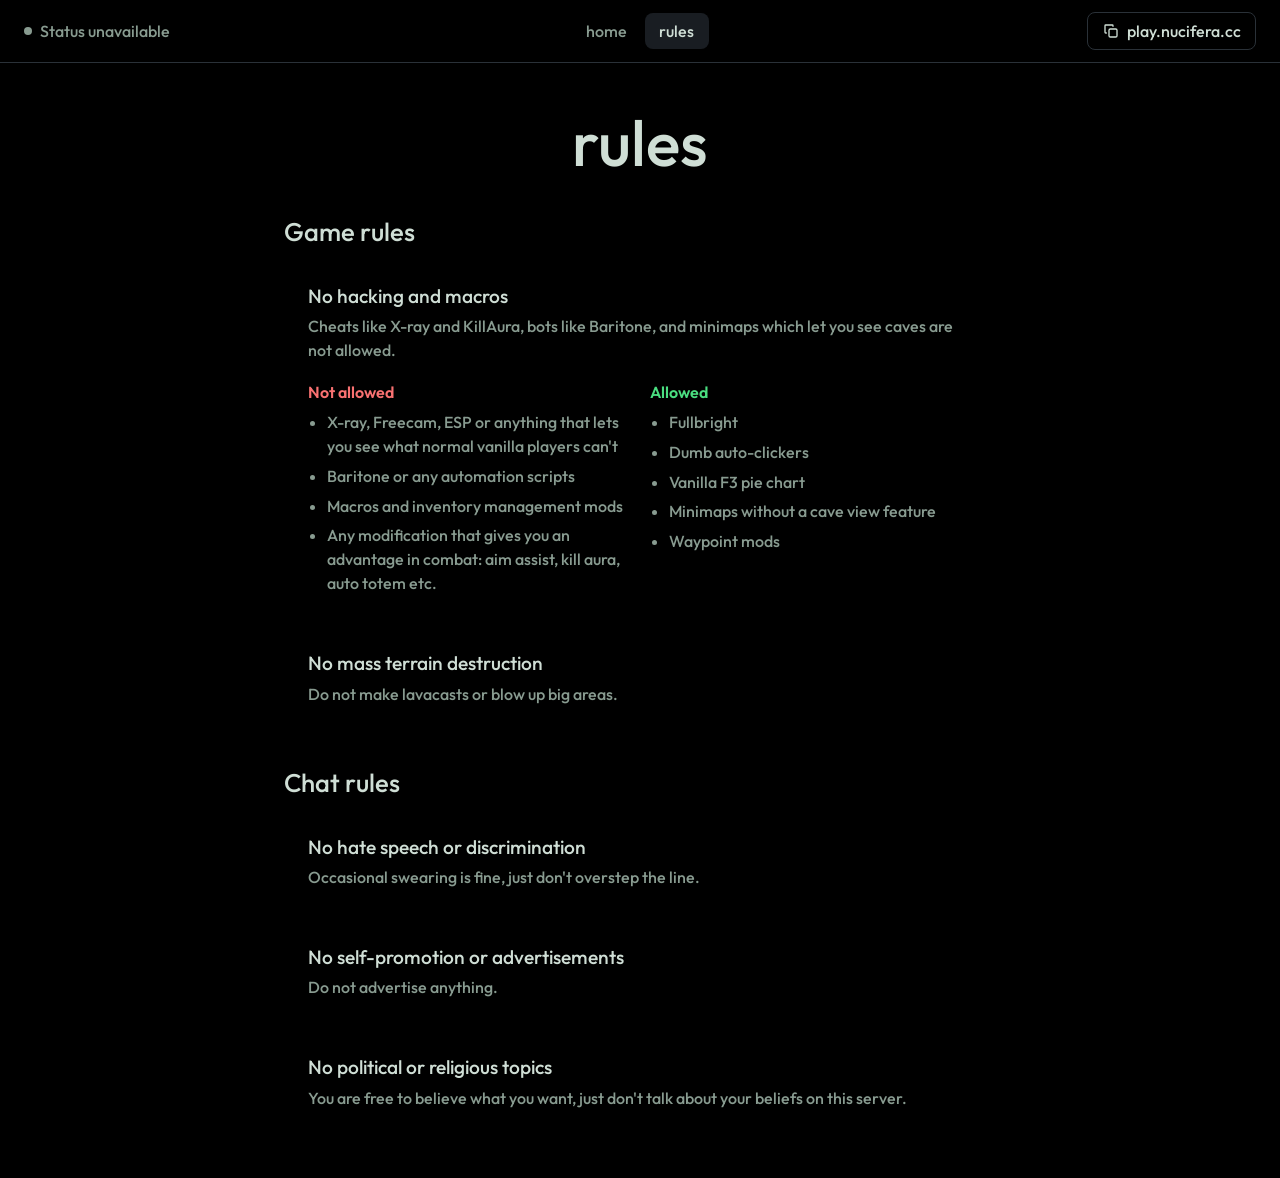
==== commit 0aeff915: "Add files via upload" ====
--- a/rules.html
+++ b/rules.html
@@ -1,188 +1,99 @@
 <!DOCTYPE html>
 <html lang="en">
 <head>
-  <meta charset="utf-8">
-  <meta name="viewport" content="width=device-width, initial-scale=1">
-  <title>Rules | Nucifera</title>
-  <meta name="description" content="Nucifera server rules: no hacking or macros, no mass terrain destruction, no hate speech, advertising, or political and religious topics in chat.">
-  <meta name="theme-color" content="#0b0b0b">
-  <meta property="og:title" content="Rules | Nucifera">
-  <meta property="og:description" content="Nucifera has some rules you must follow.">
-  <meta property="og:image" content="assets/img/banner.jpg">
-  <link rel="icon" type="image/png" href="assets/img/favicon.png">
-  <link rel="preconnect" href="https://fonts.googleapis.com">
-  <link rel="preconnect" href="https://fonts.gstatic.com" crossorigin>
-  <link rel="stylesheet" href="https://fonts.googleapis.com/css2?family=Poppins:wght@400;500;600;700&display=swap">
-  <link rel="stylesheet" href="style.css">
+    <meta charset="UTF-8">
+    <meta name="viewport" content="width=device-width, initial-scale=1.0">
+    <title>rules · nucifera</title>
+    <link rel="icon" type="image/x-icon" href="favicon.ico">
+    <link rel="preconnect" href="https://fonts.googleapis.com">
+    <link rel="preconnect" href="https://fonts.gstatic.com" crossorigin>
+    <link rel="stylesheet" href="https://fonts.googleapis.com/css2?family=Outfit:wght@100..900&display=swap">
+    <link rel="stylesheet" href="style.css">
+    <script src="script.js" defer></script>
 </head>
 <body>
-  <header class="nav">
-    <div class="nav-inner">
-      <div class="nav-left">
-        <button class="ip-btn" type="button" data-copy-ip aria-label="Copy server IP: play.nucifera.cc" title="Click to copy">
-          <span class="status-dot" data-server-state aria-hidden="true"></span>
-          <span>play.nucifera.cc</span>
-          <svg class="icon copy-icon" data-icon-copy viewBox="0 0 24 24" fill="none" stroke="currentColor" stroke-width="2" stroke-linecap="round" stroke-linejoin="round" aria-hidden="true"><rect width="14" height="14" x="8" y="8" rx="2"/><path d="M4 16c-1.1 0-2-.9-2-2V4c0-1.1.9-2 2-2h10c1.1 0 2 .9 2 2"/></svg>
-          <svg class="icon copy-icon" data-icon-check hidden viewBox="0 0 24 24" fill="none" stroke="currentColor" stroke-width="2.5" stroke-linecap="round" stroke-linejoin="round" aria-hidden="true"><path d="M20 6 9 17l-5-5"/></svg>
-        </button>
-      </div>
-      <nav class="nav-links" aria-label="Main">
-        <a href="index.html">Home</a>
-        <a href="rules.html" aria-current="page">Rules</a>
-      </nav>
-      <div class="nav-right">
-        <a class="store-btn" href="https://nucifera.craftingstore.net/" target="_blank" rel="noopener" aria-label="Store (opens in a new tab)">
-          <svg class="icon" viewBox="0 0 24 24" fill="none" stroke="currentColor" stroke-width="2" stroke-linecap="round" stroke-linejoin="round" aria-hidden="true"><path d="M6 2 3 6v14a2 2 0 0 0 2 2h14a2 2 0 0 0 2-2V6l-3-4Z"/><path d="M3 6h18"/><path d="M16 10a4 4 0 0 1-8 0"/></svg>
-          <span class="label">Store</span>
-          <svg class="icon ext" viewBox="0 0 24 24" fill="none" stroke="currentColor" stroke-width="2.5" stroke-linecap="round" stroke-linejoin="round" aria-hidden="true"><path d="M7 7h10v10"/><path d="M7 17 17 7"/></svg>
-        </a>
-        <button class="menu-btn" type="button" data-menu-btn aria-expanded="false" aria-controls="mobile-menu" aria-label="Open menu">
-          <svg class="icon icon-open" viewBox="0 0 24 24" fill="none" stroke="currentColor" stroke-width="2" stroke-linecap="round" aria-hidden="true"><path d="M4 6h16M4 12h16M4 18h16"/></svg>
-          <svg class="icon icon-close" viewBox="0 0 24 24" fill="none" stroke="currentColor" stroke-width="2" stroke-linecap="round" aria-hidden="true"><path d="M18 6 6 18M6 6l12 12"/></svg>
-        </button>
-      </div>
-    </div>
-    <nav class="mobile-menu" id="mobile-menu" aria-label="Main" hidden>
-      <a href="index.html">Home</a>
-      <a href="rules.html" aria-current="page">Rules</a>
-      <a href="https://nucifera.craftingstore.net/" target="_blank" rel="noopener">Store <svg class="icon" viewBox="0 0 24 24" fill="none" stroke="currentColor" stroke-width="2.5" stroke-linecap="round" stroke-linejoin="round" aria-hidden="true"><path d="M7 7h10v10"/><path d="M7 17 17 7"/></svg></a>
+    <nav id="navbar">
+        <div class="nav-inner">
+            <div id="player-count" class="player-count">
+                <span class="status-dot"></span>
+                <span class="player-count-text">Checking…</span>
+            </div>
+
+            <div class="nav-links">
+                <a class="nav-link" href="index.html">home</a>
+                <a class="nav-link" aria-current="page" href="rules.html">rules</a>
+            </div>
+
+            <button id="copy-ip" class="copy-ip" type="button" data-ip="play.nucifera.cc">
+                <svg class="icon icon-copy" viewBox="0 0 24 24" aria-hidden="true">
+                    <rect x="9" y="9" width="12" height="12" rx="2"></rect>
+                    <path d="M5 15H4a1 1 0 0 1-1-1V4a1 1 0 0 1 1-1h10a1 1 0 0 1 1 1v1"></path>
+                </svg>
+                <svg class="icon icon-check" viewBox="0 0 24 24" aria-hidden="true">
+                    <path d="M20 6 9 17l-5-5"></path>
+                </svg>
+                <span class="copy-ip-text">play.nucifera.cc</span>
+            </button>
+        </div>
     </nav>
-  </header>
 
-  <main id="main">
-    <!-- ============ header ============ -->
-    <section class="page-hero">
-      <div class="grid-bg" aria-hidden="true"></div>
-      <div class="container page-hero-inner">
-        <div>
-          <span class="badge"><span class="dot" aria-hidden="true"></span>Rules</span>
-          <h1 class="display">
-            <span>Play fair</span>
-            <span class="accent">or ban</span>
-          </h1>
-          <p class="lead">Nucifera has some rules you must follow. There are only five of them, so please read them all.</p>
-          <div class="callout danger" style="margin-top:28px;max-width:40rem">
-            <svg class="icon" viewBox="0 0 24 24" fill="none" stroke="currentColor" stroke-width="2" stroke-linecap="round" stroke-linejoin="round" aria-hidden="true"><path d="m21.73 18-8-14a2 2 0 0 0-3.48 0l-8 14A2 2 0 0 0 4 21h16a2 2 0 0 0 1.73-3"/><path d="M12 9v4"/><path d="M12 17h.01"/></svg>
-            <div>
-              <strong>Zero tolerance</strong>
-              <p>If you break any of these rules you will get permanently banned.</p>
-            </div>
-          </div>
-        </div>
-      </div>
-    </section>
+    <main class="rules">
+        <h1 class="page-heading">rules</h1>
 
-    <section class="section">
-      <div class="container rules-wrap">
-        <!-- game rules -->
-        <div class="rule-group" id="game-rules">
-          <div class="rule-group-head">
-            <span class="icon-tile">
-              <svg class="icon" viewBox="0 0 24 24" fill="none" stroke="currentColor" stroke-width="2" stroke-linecap="round" stroke-linejoin="round" aria-hidden="true"><line x1="6" x2="10" y1="11" y2="11"/><line x1="8" x2="8" y1="9" y2="13"/><line x1="15" x2="15.01" y1="12" y2="12"/><line x1="18" x2="18.01" y1="10" y2="10"/><path d="M17.32 5H6.68a4 4 0 0 0-3.978 3.59c-.006.052-.01.101-.017.152C2.604 9.416 2 14.456 2 16a3 3 0 0 0 3 3c1 0 1.5-.5 2-1l1.414-1.414A2 2 0 0 1 9.828 16h4.344a2 2 0 0 1 1.414.586L17 18c.5.5 1 1 2 1a3 3 0 0 0 3-3c0-1.545-.604-6.584-.685-7.258-.007-.05-.011-.1-.017-.151A4 4 0 0 0 17.32 5z"/></svg>
-            </span>
+        <section class="rule-section">
             <h2>Game rules</h2>
-          </div>
-          <ol class="stepper">
-            <li class="step">
-              <h3>No hacking and macros</h3>
-              <p>Cheats like X-ray and KillAura, bots like Baritone, and minimaps which let you see caves are not allowed.</p>
-              <div class="mods">
-                <div class="card bad">
-                  <h4><svg class="icon" viewBox="0 0 24 24" fill="none" stroke="currentColor" stroke-width="2" stroke-linecap="round" stroke-linejoin="round" aria-hidden="true"><circle cx="12" cy="12" r="10"/><path d="m15 9-6 6"/><path d="m9 9 6 6"/></svg>Not allowed</h4>
-                  <ul class="check-list bad">
-                    <li><svg class="icon" viewBox="0 0 24 24" fill="none" stroke="currentColor" stroke-width="2.5" stroke-linecap="round" stroke-linejoin="round" aria-hidden="true"><path d="M18 6 6 18M6 6l12 12"/></svg>X-ray, Freecam, ESP or anything that lets you see what normal vanilla players can't</li>
-                    <li><svg class="icon" viewBox="0 0 24 24" fill="none" stroke="currentColor" stroke-width="2.5" stroke-linecap="round" stroke-linejoin="round" aria-hidden="true"><path d="M18 6 6 18M6 6l12 12"/></svg>Baritone or any automation scripts</li>
-                    <li><svg class="icon" viewBox="0 0 24 24" fill="none" stroke="currentColor" stroke-width="2.5" stroke-linecap="round" stroke-linejoin="round" aria-hidden="true"><path d="M18 6 6 18M6 6l12 12"/></svg>Macros and inventory management mods</li>
-                    <li><svg class="icon" viewBox="0 0 24 24" fill="none" stroke="currentColor" stroke-width="2.5" stroke-linecap="round" stroke-linejoin="round" aria-hidden="true"><path d="M18 6 6 18M6 6l12 12"/></svg>Any modification that gives you an advantage in combat: aim assist, kill aura, auto totem etc.</li>
-                  </ul>
+
+            <article class="rule">
+                <h3>No hacking and macros</h3>
+                <p>Cheats like X-ray and KillAura, bots like Baritone, and minimaps which let you see caves are not allowed.</p>
+
+                <div class="rule-lists">
+                    <div class="rule-list not-allowed">
+                        <h4>Not allowed</h4>
+                        <ul>
+                            <li>X-ray, Freecam, ESP or anything that lets you see what normal vanilla players can't</li>
+                            <li>Baritone or any automation scripts</li>
+                            <li>Macros and inventory management mods</li>
+                            <li>Any modification that gives you an advantage in combat: aim assist, kill aura, auto totem etc.</li>
+                        </ul>
+                    </div>
+                    <div class="rule-list allowed">
+                        <h4>Allowed</h4>
+                        <ul>
+                            <li>Fullbright</li>
+                            <li>Dumb auto-clickers</li>
+                            <li>Vanilla F3 pie chart</li>
+                            <li>Minimaps without a cave view feature</li>
+                            <li>Waypoint mods</li>
+                        </ul>
+                    </div>
                 </div>
-                <div class="card good">
-                  <h4><svg class="icon" viewBox="0 0 24 24" fill="none" stroke="currentColor" stroke-width="2" stroke-linecap="round" stroke-linejoin="round" aria-hidden="true"><circle cx="12" cy="12" r="10"/><path d="m9 12 2 2 4-4"/></svg>Allowed</h4>
-                  <ul class="check-list good">
-                    <li><svg class="icon" viewBox="0 0 24 24" fill="none" stroke="currentColor" stroke-width="2.5" stroke-linecap="round" stroke-linejoin="round" aria-hidden="true"><path d="M20 6 9 17l-5-5"/></svg>Fullbright</li>
-                    <li><svg class="icon" viewBox="0 0 24 24" fill="none" stroke="currentColor" stroke-width="2.5" stroke-linecap="round" stroke-linejoin="round" aria-hidden="true"><path d="M20 6 9 17l-5-5"/></svg>Dumb auto-clickers</li>
-                    <li><svg class="icon" viewBox="0 0 24 24" fill="none" stroke="currentColor" stroke-width="2.5" stroke-linecap="round" stroke-linejoin="round" aria-hidden="true"><path d="M20 6 9 17l-5-5"/></svg>Vanilla F3 pie chart</li>
-                    <li><svg class="icon" viewBox="0 0 24 24" fill="none" stroke="currentColor" stroke-width="2.5" stroke-linecap="round" stroke-linejoin="round" aria-hidden="true"><path d="M20 6 9 17l-5-5"/></svg>Minimaps without a cave view feature</li>
-                    <li><svg class="icon" viewBox="0 0 24 24" fill="none" stroke="currentColor" stroke-width="2.5" stroke-linecap="round" stroke-linejoin="round" aria-hidden="true"><path d="M20 6 9 17l-5-5"/></svg>Waypoint mods</li>
-                  </ul>
-                </div>
-              </div>
-            </li>
-            <li class="step">
-              <h3>No mass terrain destruction</h3>
-              <p>Do not make lavacasts or blow up big areas.</p>
-            </li>
-          </ol>
-        </div>
+            </article>
 
-        <!-- chat rules -->
-        <div class="rule-group" id="chat-rules">
-          <div class="rule-group-head">
-            <span class="icon-tile">
-              <svg class="icon" viewBox="0 0 24 24" fill="none" stroke="currentColor" stroke-width="2" stroke-linecap="round" stroke-linejoin="round" aria-hidden="true"><path d="M7.9 20A9 9 0 1 0 4 16.1L2 22Z"/></svg>
-            </span>
+            <article class="rule">
+                <h3>No mass terrain destruction</h3>
+                <p>Do not make lavacasts or blow up big areas.</p>
+            </article>
+        </section>
+
+        <section class="rule-section">
             <h2>Chat rules</h2>
-          </div>
-          <ol class="stepper">
-            <li class="step">
-              <h3>No hate speech or discrimination</h3>
-              <p>Occasional swearing is fine, just don't overstep the line.</p>
-            </li>
-            <li class="step">
-              <h3>No self-promotion or advertisements</h3>
-              <p>Do not advertise anything.</p>
-            </li>
-            <li class="step">
-              <h3>No political or religious topics</h3>
-              <p>You are free to believe what you want, just don't talk about your beliefs on this server.</p>
-            </li>
-          </ol>
-        </div>
 
-        <div class="callout" style="margin-top:64px">
-          <svg class="icon" viewBox="0 0 24 24" fill="none" stroke="currentColor" stroke-width="2" stroke-linecap="round" stroke-linejoin="round" aria-hidden="true"><circle cx="12" cy="12" r="10"/><path d="M12 16v-4"/><path d="M12 8h.01"/></svg>
-          <div>
-            <strong>Not sure if a mod is allowed?</strong>
-            <p>Ask on the <a class="inline-link" href="https://discord.gg/Tu2tSyAsXm" target="_blank" rel="noopener">Nucifera Discord</a> before you use it.</p>
-          </div>
-        </div>
-      </div>
-    </section>
-  </main>
+            <article class="rule">
+                <h3>No hate speech or discrimination</h3>
+                <p>Occasional swearing is fine, just don't overstep the line.</p>
+            </article>
 
-  <footer class="footer">
-    <div class="container">
-      <div class="footer-cta">
-        <div class="footer-cta-copy">
-          <h2>Join the community</h2>
-          <p>Find people to play with and follow development on the Nucifera Discord.</p>
-        </div>
-        <div class="btn-row">
-          <a class="btn btn-primary" href="https://discord.gg/Tu2tSyAsXm" target="_blank" rel="noopener">
-            <svg class="icon" viewBox="0 0 24 24" fill="currentColor" aria-hidden="true"><path d="M20.317 4.37a19.79 19.79 0 0 0-4.885-1.515.074.074 0 0 0-.079.037c-.21.375-.444.865-.608 1.25a18.27 18.27 0 0 0-5.487 0 12.64 12.64 0 0 0-.617-1.25.077.077 0 0 0-.079-.037A19.74 19.74 0 0 0 3.677 4.37a.07.07 0 0 0-.032.027C.533 9.046-.32 13.58.099 18.057a.082.082 0 0 0 .031.057 19.9 19.9 0 0 0 5.993 3.03.078.078 0 0 0 .084-.028 14.1 14.1 0 0 0 1.226-1.994.076.076 0 0 0-.041-.106 13.1 13.1 0 0 1-1.872-.892.077.077 0 0 1-.008-.128c.126-.094.252-.192.372-.291a.074.074 0 0 1 .078-.01c3.928 1.793 8.18 1.793 12.062 0a.074.074 0 0 1 .078.009c.12.1.246.198.373.292a.077.077 0 0 1-.006.127 12.3 12.3 0 0 1-1.873.892.077.077 0 0 0-.041.107c.36.698.772 1.362 1.225 1.993a.076.076 0 0 0 .084.029 19.84 19.84 0 0 0 6.002-3.03.077.077 0 0 0 .032-.054c.5-5.177-.838-9.674-3.549-13.66a.061.061 0 0 0-.031-.03ZM8.02 15.33c-1.183 0-2.157-1.085-2.157-2.419 0-1.333.956-2.419 2.157-2.419 1.21 0 2.176 1.096 2.157 2.42 0 1.333-.956 2.418-2.157 2.418Zm7.975 0c-1.183 0-2.157-1.085-2.157-2.419 0-1.333.955-2.419 2.157-2.419 1.21 0 2.176 1.096 2.157 2.42 0 1.333-.946 2.418-2.157 2.418Z"/></svg>
-            Join Discord
-          </a>
-          <a class="btn btn-outline" href="https://nucifera.craftingstore.net/" target="_blank" rel="noopener">
-            <svg class="icon" viewBox="0 0 24 24" fill="none" stroke="currentColor" stroke-width="2" stroke-linecap="round" stroke-linejoin="round" aria-hidden="true"><path d="M6 2 3 6v14a2 2 0 0 0 2 2h14a2 2 0 0 0 2-2V6l-3-4Z"/><path d="M3 6h18"/><path d="M16 10a4 4 0 0 1-8 0"/></svg>
-            Support the server
-          </a>
-        </div>
-      </div>
-      <div class="footer-top">
-        <a class="brand" href="index.html"><img class="pixel" src="assets/img/logo-160.png" width="26" height="26" alt="">Nucifera</a>
-        <nav class="footer-links" aria-label="Footer">
-          <a href="https://nucifera.gitbook.io/nucifera" target="_blank" rel="noopener">Wiki</a>
-          <a href="https://discord.gg/Tu2tSyAsXm" target="_blank" rel="noopener">Discord</a>
-          <a href="https://nucifera.craftingstore.net/" target="_blank" rel="noopener">Store</a>
-        </nav>
-      </div>
-      <div class="footer-bottom">
-        <span>© <span data-year>2026</span> Nucifera · play.nucifera.cc · paid items are cosmetic only</span>
-        <span>Not an official Minecraft product. Not approved by or associated with Mojang or Microsoft.</span>
-      </div>
-    </div>
-  </footer>
+            <article class="rule">
+                <h3>No self-promotion or advertisements</h3>
+                <p>Do not advertise anything.</p>
+            </article>
 
-  <script src="script.js" defer></script>
+            <article class="rule">
+                <h3>No political or religious topics</h3>
+                <p>You are free to believe what you want, just don't talk about your beliefs on this server.</p>
+            </article>
+        </section>
+    </main>
 </body>
 </html>
--- a/style.css
+++ b/style.css
@@ -1,1194 +1,368 @@
-/* ==========================================================================
-   Nucifera — site styles
-   Visual theme (colours, type, flat squared panels) after shop.2b2t.org.
-   ========================================================================== */
+@view-transition {
+    navigation: auto;
+}
 
 :root {
-  color-scheme: dark;
-
-  --bg: #0b0b0b;
-  --bg-elev: #121212;
-  --card: #1e1e1e;
-  --muted: #262626;
-  --muted-2: #2e2e2e;
-  --border: #2c2c2c;
-  --border-strong: #3d3d3d;
-  --fg: #e5ddcd;
-  --fg-heading: #ffffff;
-  --fg-muted: #a9a9a9;
-  --fg-subtle: #8b8b8b;
-
-  /* muted blue-grey brand: solid tone for fills, lighter tint for text */
-  --primary: #6388ae;
-  --primary-text: #9db6d0;
-  --primary-strong: #436281;
-  --primary-fg: #ffffff;
-  --primary-rgb: 99 136 174;
-  --online: #86d17e;
-  --danger: #ff8d62;
-  --danger-rgb: 255 141 98;
-
-  --radius-sm: 4px;
-  --radius: 6px;
-  --radius-lg: 8px;
-  --nav-h: 64px;
-  /* one page margin: used for the left/right gap AND the gap under the navbar,
-     so the top and left margins are always identical */
-  --page-margin: clamp(20px, 7vw, 104px);
-  /* navbar hugs the screen edges, independent of the page margin */
-  --nav-padding: clamp(12px, 1.5vw, 24px);
-  --gutter: var(--page-margin);
-  --shadow: 0 1px 2px rgb(0 0 0 / 0.3), 0 8px 20px -12px rgb(0 0 0 / 0.5);
-  --shadow-lg: 0 20px 50px -25px rgb(0 0 0 / 0.7);
-
-  --font-sans: "Poppins", ui-sans-serif, system-ui, -apple-system, "Segoe UI", Roboto, sans-serif;
-  --font-mono: ui-monospace, SFMono-Regular, Menlo, Monaco, Consolas, "Liberation Mono", monospace;
-}
-
-/* ---------- base ---------- */
+    --base: #000000;
+    --text: #cfded5;
+    --muted: #889b90;
+    --selection: #2a3138;
+    --selection-lime: #2b3b34;
+    --lime: #68d08b;
+}
 
 *,
 *::before,
-*::after { box-sizing: border-box; }
-
-html {
-  -webkit-text-size-adjust: 100%;
-  scroll-behavior: smooth;
-  scroll-padding-top: calc(var(--nav-h) + 24px);
+*::after {
+    box-sizing: border-box;
 }
 
 body {
-  margin: 0;
-  min-height: 100vh;
-  display: flex;
-  flex-direction: column;
-  background: var(--bg);
-  color: var(--fg);
-  font-family: var(--font-sans);
-  font-size: 16px;
-  line-height: 1.6;
-  -webkit-font-smoothing: antialiased;
-  -moz-osx-font-smoothing: grayscale;
-}
-
-main { flex: 1; }
-
-img, video { display: block; max-width: 100%; height: auto; }
-a { color: inherit; text-decoration: none; }
-button { font: inherit; color: inherit; cursor: pointer; background: none; border: 0; padding: 0; }
-h1, h2, h3, h4, p, ul, ol, figure { margin: 0; }
-ul, ol { padding: 0; list-style: none; }
-[hidden] { display: none !important; }
-
-::selection { background: rgb(var(--primary-rgb) / 0.3); }
-
-:focus-visible {
-  outline: 2px solid var(--primary);
-  outline-offset: 2px;
-  border-radius: 6px;
-}
-
-.sr-only {
-  position: absolute; width: 1px; height: 1px; padding: 0; margin: -1px;
-  overflow: hidden; clip: rect(0 0 0 0); white-space: nowrap; border: 0;
-}
-
-.skip-link {
-  position: absolute; left: 16px; top: -48px; z-index: 100;
-  padding: 8px 14px; border-radius: var(--radius-sm);
-  background: var(--primary); color: var(--primary-fg); font-weight: 600;
-}
-.skip-link:focus { top: 12px; }
-
-.icon { width: 1em; height: 1em; flex-shrink: 0; }
-
-.container {
-  width: 100%;
-  max-width: calc(1200px + 2 * var(--page-margin));
-  margin-inline: 0;
-  padding-inline: var(--page-margin);
-}
-
-.pixel { image-rendering: pixelated; image-rendering: crisp-edges; }
-.mono { font-family: var(--font-mono); }
-.accent { color: var(--primary-text); }
-
-/* grid background — mango's .grid-bg */
-.grid-bg {
-  position: absolute;
-  inset: 0;
-  pointer-events: none;
-}
-.grid-bg.radial {
-  opacity: 0.5;
-  -webkit-mask-image: radial-gradient(ellipse at center, #000 20%, transparent 70%);
-  mask-image: radial-gradient(ellipse at center, #000 20%, transparent 70%);
-}
-
-/* ---------- navbar ---------- */
-
-.nav {
-  position: sticky;
-  top: 0;
-  z-index: 50;
-  height: var(--nav-h);
-  border-bottom: 1px solid var(--border);
-  background: color-mix(in srgb, var(--bg) 78%, transparent);
-  -webkit-backdrop-filter: blur(14px) saturate(1.4);
-  backdrop-filter: blur(14px) saturate(1.4);
+    background: var(--base);
+    margin: 0;
+
+    font-family: "Outfit", sans-serif;
+    font-optical-sizing: auto;
+    font-weight: 500;
+    font-style: normal;
+}
+
+::selection {
+    background: var(--selection);
+}
+
+#navbar {
+    view-transition-name: navbar;
+    position: sticky;
+    top: 0;
+    z-index: 10;
+    background: color-mix(in srgb, var(--base) 85%, transparent);
+    backdrop-filter: blur(8px);
+    border-bottom: 1px solid var(--selection);
 }
 
 .nav-inner {
-  height: 100%;
-  max-width: none;
-  margin-inline: 0;
-  padding-inline: var(--nav-padding);
-  display: grid;
-  grid-template-columns: 1fr auto 1fr;
-  align-items: center;
-  gap: 16px;
-}
-
-.nav-left { justify-self: start; min-width: 0; }
-.nav-right { justify-self: end; display: flex; align-items: center; gap: 8px; }
-
-.ip-btn {
-  display: inline-flex;
-  align-items: center;
-  gap: 10px;
-  height: 38px;
-  padding: 0 12px 0 14px;
-  border-radius: var(--radius);
-  border: 1px solid var(--border);
-  background: var(--muted);
-  font-family: var(--font-mono);
-  font-size: 13px;
-  font-weight: 600;
-  letter-spacing: -0.01em;
-  white-space: nowrap;
-  transition: border-color 0.15s, background-color 0.15s;
-}
-.ip-btn:hover { border-color: rgb(var(--primary-rgb) / 0.45); background: var(--muted-2); }
-.ip-btn .copy-icon { color: var(--fg-subtle); transition: color 0.15s; width: 15px; height: 15px; }
-.ip-btn:hover .copy-icon,
-.ip-btn.copied .copy-icon { color: var(--primary); }
+    padding: 0.75rem 1.5rem;
+    display: grid;
+    grid-template-columns: 1fr auto 1fr;
+    grid-template-areas: "count links copy";
+    align-items: center;
+    gap: 1rem;
+}
+
+.player-count {
+    grid-area: count;
+    justify-self: start;
+}
+
+.copy-ip {
+    grid-area: copy;
+    justify-self: end;
+}
+
+.nav-links {
+    grid-area: links;
+    display: flex;
+    gap: 0.25rem;
+}
+
+.nav-link {
+    -webkit-tap-highlight-color: transparent;
+    padding: 0.5rem 0.9rem;
+    color: var(--muted);
+    border-radius: 8px;
+    font-size: 1rem;
+    text-decoration: none;
+}
+.nav-link:hover {
+    color: var(--text);
+}
+.nav-link[aria-current="page"],
+.nav-link[aria-current="page"]:hover {
+    color: var(--text);
+    background: color-mix(in srgb, var(--selection) 60%, var(--base));
+    cursor: default;
+}
+.nav-link:focus-visible {
+    outline: 2px solid var(--muted);
+    outline-offset: 2px;
+}
+
+.player-count {
+    display: flex;
+    align-items: center;
+    gap: 0.5rem;
+    color: var(--muted);
+    font-size: 1rem;
+    white-space: nowrap;
+}
 
 .status-dot {
-  position: relative;
-  width: 8px;
-  height: 8px;
-  border-radius: 50%;
-  background: var(--fg-subtle);
-  flex-shrink: 0;
-}
-[data-state="online"] .status-dot,
-.status-dot[data-state="online"] { background: var(--online); }
-[data-state="offline"] .status-dot,
-.status-dot[data-state="offline"] { background: var(--danger); }
-.status-dot[data-state="online"]::after {
-  content: "";
-  position: absolute;
-  inset: 0;
-  border-radius: 50%;
-  background: inherit;
-  animation: ping 2s cubic-bezier(0, 0, 0.2, 1) infinite;
-}
-@keyframes ping { 75%, 100% { transform: scale(2.4); opacity: 0; } }
-
-.nav-links {
-  display: flex;
-  align-items: center;
-  gap: 2px;
-  padding: 4px;
-  border: 1px solid var(--border);
-  border-radius: var(--radius);
-  background: var(--muted);
-}
-.nav-links a {
-  display: inline-flex;
-  align-items: center;
-  height: 30px;
-  padding: 0 14px;
-  border-radius: var(--radius);
-  border: 1px solid transparent;
-  font-size: 14px;
-  font-weight: 500;
-  color: var(--fg-muted);
-  white-space: nowrap;
-  transition: color 0.15s, background-color 0.15s;
-}
-.nav-links a:hover { color: var(--fg); }
-.nav-links a[aria-current="page"] {
-  color: var(--fg);
-  background: var(--bg);
-  border-color: var(--border);
-  box-shadow: 0 1px 2px rgb(0 0 0 / 0.25);
-}
-
-.store-btn {
-  display: inline-flex;
-  align-items: center;
-  gap: 8px;
-  height: 38px;
-  padding: 0 16px;
-  border-radius: var(--radius);
-  background: var(--primary);
-  color: var(--primary-fg);
-  font-size: 14px;
-  font-weight: 600;
-  white-space: nowrap;
-  transition: opacity 0.15s;
-}
-.store-btn:hover { opacity: 0.9; }
-.store-btn .icon { width: 16px; height: 16px; }
-.store-btn .ext { width: 14px; height: 14px; opacity: 0.7; }
-
-.menu-btn {
-  display: none;
-  width: 38px;
-  height: 38px;
-  border-radius: var(--radius);
-  border: 1px solid var(--border);
-  background: var(--muted);
-  align-items: center;
-  justify-content: center;
-}
-.menu-btn .icon { width: 18px; height: 18px; }
-.menu-btn .icon-close { display: none; }
-.menu-btn[aria-expanded="true"] .icon-open { display: none; }
-.menu-btn[aria-expanded="true"] .icon-close { display: block; }
-
-.mobile-menu {
-  position: absolute;
-  top: 100%;
-  left: 0;
-  right: 0;
-  padding: 12px var(--nav-padding) 20px;
-  border-bottom: 1px solid var(--border);
-  background: var(--bg);
-  box-shadow: var(--shadow-lg);
-}
-.mobile-menu a {
-  display: flex;
-  align-items: center;
-  justify-content: space-between;
-  padding: 14px 4px;
-  border-bottom: 1px solid var(--border);
-  font-weight: 500;
-  color: var(--fg-muted);
-}
-.mobile-menu a:last-child { border-bottom: 0; }
-.mobile-menu a[aria-current="page"] { color: var(--primary-text); }
-.mobile-menu .icon { width: 16px; height: 16px; opacity: 0.6; }
-
-@media (max-width: 920px) {
-  .nav-inner { grid-template-columns: 1fr auto; }
-  .nav-links { display: none; }
-  .menu-btn { display: inline-flex; }
-}
-@media (max-width: 440px) {
-  .store-btn { width: 38px; padding: 0; justify-content: center; }
-  .store-btn .label,
-  .store-btn .ext { display: none; }
-  .ip-btn { padding: 0 10px 0 12px; gap: 8px; font-size: 12.5px; }
-}
-
-/* ---------- buttons, badges ---------- */
-
-.btn {
-  display: inline-flex;
-  align-items: center;
-  justify-content: center;
-  gap: 10px;
-  height: 48px;
-  padding: 0 28px;
-  border-radius: var(--radius);
-  font-size: 15px;
-  font-weight: 600;
-  white-space: nowrap;
-  transition: opacity 0.15s, background-color 0.15s, border-color 0.15s;
-}
-.btn .icon { width: 18px; height: 18px; }
-.btn-primary {
-  background: var(--primary);
-  color: var(--primary-fg);
-}
-.btn-primary:hover { opacity: 0.9; }
-.btn-outline {
-  border: 1px solid var(--border);
-  background: color-mix(in srgb, var(--bg) 60%, transparent);
-  -webkit-backdrop-filter: blur(12px);
-  backdrop-filter: blur(12px);
-}
-.btn-outline:hover { background: var(--muted); border-color: var(--border-strong); }
-
-.btn-row { display: flex; flex-wrap: wrap; gap: 12px; }
-
-.badge {
-  display: inline-flex;
-  align-items: center;
-  gap: 8px;
-  padding: 4px 12px;
-  border-radius: var(--radius);
-  border: 1px solid rgb(var(--primary-rgb) / 0.3);
-  background: rgb(var(--primary-rgb) / 0.15);
-  color: var(--primary-text);
-  font-size: 12px;
-  font-weight: 600;
-  line-height: 1.6;
-}
-.badge .dot { width: 6px; height: 6px; border-radius: 50%; background: currentColor; }
-.badge[data-state="offline"],
-.badge[data-state="error"] {
-  border-color: var(--border-strong);
-  background: var(--muted);
-  color: var(--fg-muted);
-}
-.badge[data-state="offline"] .dot { background: var(--danger); }
-
-.eyebrow {
-  display: inline-flex;
-  align-items: center;
-  gap: 8px;
-  font-size: 12px;
-  font-weight: 700;
-  letter-spacing: 0.08em;
-  text-transform: uppercase;
-  color: var(--primary-text);
-}
-
-.text-link {
-  display: inline-flex;
-  align-items: center;
-  gap: 6px;
-  color: var(--primary-text);
-  font-weight: 600;
-  font-size: 14px;
-}
-.text-link .icon { width: 15px; height: 15px; transition: transform 0.15s; }
-.text-link:hover .icon { transform: translateX(3px); }
-.inline-link { color: var(--primary-text); text-decoration: underline; text-underline-offset: 3px; text-decoration-color: rgb(var(--primary-rgb) / 0.4); }
-.inline-link:hover { text-decoration-color: var(--primary); }
-
-kbd, code {
-  font-family: var(--font-mono);
-  font-size: 0.88em;
-  padding: 2px 6px;
-  border-radius: 6px;
-  border: 1px solid var(--border);
-  background: var(--muted);
-}
-
-/* ---------- landing hero ---------- */
-
-.hero {
-  position: relative;
-  overflow: hidden;
-  display: flex;
-  align-items: flex-start;
-  padding-block: var(--page-margin) clamp(48px, 6vw, 80px);
-}
-.hero + .section { padding-top: clamp(40px, 5vw, 64px); }
-.hero-inner {
-  position: relative;
-  z-index: 1;
-  width: 100%;
-  max-width: calc(1280px + 2 * var(--page-margin));
-  margin-inline: 0;
-  padding-inline: var(--page-margin);
-  display: grid;
-  grid-template-columns: minmax(0, 1fr) minmax(0, 1.08fr);
-  align-items: center;
-  gap: 72px;
-}
-
-.display {
-  margin: 24px 0 24px;
-  font-size: clamp(2.6rem, 4.6vw + 0.6rem, 4.6rem);
-  font-weight: 700;
-  line-height: 1.04;
-  letter-spacing: -0.035em;
-}
-.display span { display: block; }
-
-.lead {
-  max-width: 34rem;
-  font-size: clamp(1.05rem, 0.5vw + 0.95rem, 1.25rem);
-  color: var(--fg-muted);
-  text-wrap: balance;
-}
-.hero .btn-row { margin-top: 40px; }
-
-.hero-visual { position: relative; padding-bottom: 56px; }
-.shot {
-  position: relative;
-  overflow: hidden;
-  border-radius: var(--radius-lg);
-  background: var(--muted);
-}
-.shot img { width: 100%; height: auto; }
-.shot::after {
-  content: "";
-  position: absolute;
-  inset: 0;
-  background: linear-gradient(to top, rgb(0 0 0 / 0.45), transparent 45%);
-}
-
-/* server list entry — always dark, like the in-game menu */
-.server-card {
-  position: absolute;
-  left: -28px;
-  bottom: 0;
-  z-index: 2;
-  width: min(440px, calc(100% + 28px));
-  padding: 14px;
-  border-radius: 14px;
-  border: 1px solid rgb(255 255 255 / 0.12);
-  background: rgb(12 12 12 / 0.82);
-  -webkit-backdrop-filter: blur(16px);
-  backdrop-filter: blur(16px);
-  color: #e8e8e8;
-  box-shadow: 0 24px 60px -20px rgb(0 0 0 / 0.8);
-}
-.server-row {
-  display: grid;
-  grid-template-columns: 56px minmax(0, 1fr);
-  gap: 12px;
-  align-items: center;
-}
-.server-icon {
-  width: 56px;
-  height: 56px;
-  border-radius: 8px;
-  background: #1d1d1d;
-  border: 1px solid rgb(255 255 255 / 0.08);
-}
-.server-head {
-  display: flex;
-  align-items: center;
-  justify-content: space-between;
-  gap: 12px;
-  font-family: var(--font-mono);
-  font-size: 14px;
-}
-.motd { font-family: var(--font-mono); font-size: 14px; line-height: 1.45; min-width: 0; }
-.motd div { white-space: nowrap; overflow: hidden; text-overflow: ellipsis; }
-.server-meta {
-  display: inline-flex;
-  align-items: center;
-  gap: 8px;
-  color: #aaaaaa;
-  font-family: var(--font-mono);
-  font-size: 13px;
-  white-space: nowrap;
-}
-.ping { display: inline-flex; align-items: flex-end; gap: 2px; height: 12px; }
-.ping i { display: block; width: 3px; background: #3a3a3a; }
-.ping i:nth-child(1) { height: 3px; }
-.ping i:nth-child(2) { height: 5px; }
-.ping i:nth-child(3) { height: 7px; }
-.ping i:nth-child(4) { height: 9px; }
-.ping i:nth-child(5) { height: 12px; }
-[data-state="online"] .ping i { background: var(--online); }
-[data-state="offline"] .ping i { background: #6b2222; }
-
-.server-card[data-state="offline"] .motd,
-.server-card[data-state="error"] .motd { opacity: 0.45; }
-
-.server-players {
-  display: flex;
-  align-items: center;
-  justify-content: space-between;
-  gap: 12px;
-  margin-top: 12px;
-  padding-top: 12px;
-  border-top: 1px solid rgb(255 255 255 / 0.08);
-}
-.players-count { display: flex; align-items: baseline; gap: 8px; }
-.players-count strong {
-  font-size: 28px;
-  font-weight: 700;
-  letter-spacing: -0.02em;
-  font-variant-numeric: tabular-nums;
-  color: #fff;
-}
-.players-count span { font-size: 13px; color: #9a9a9a; }
-.player-list { display: flex; align-items: center; justify-content: flex-end; min-width: 0; }
-.player-list img {
-  width: 28px;
-  height: 28px;
-  border-radius: 6px;
-  border: 2px solid #111;
-  margin-left: -6px;
-  background: #222;
-}
-.player-list .more,
-.player-list .empty { font-size: 12.5px; color: #9a9a9a; }
-.player-list .more { margin-left: 8px; }
-.player-list .empty { text-align: right; }
-
-/* ---------- sections ---------- */
-
-.section { position: relative; padding-block: clamp(72px, 9vw, 112px); }
-.section.tight { padding-block: clamp(48px, 6vw, 72px); }
-.section-head { max-width: 640px; margin: 0 auto 56px; text-align: center; }
-.section-head.left { margin-inline: 0; text-align: left; }
-.section-head h2 {
-  margin-top: 12px;
-  font-size: clamp(1.85rem, 2vw + 1.1rem, 2.5rem);
-  font-weight: 700;
-  line-height: 1.15;
-  letter-spacing: -0.025em;
-  text-wrap: balance;
-}
-.section-head p { margin-top: 14px; color: var(--fg-muted); text-wrap: balance; }
-
-.card {
-  position: relative;
-  border-radius: var(--radius-lg);
-  border: 0;
-  background: var(--card);
-}
-
-/* headings sit brighter than the cream body copy */
-h1, h2, h3, h4 { color: var(--fg-heading); }
-
-/* short bar under section headings */
-.section-head h2,
-.footer-cta h2 { position: relative; padding-bottom: 20px; }
-.section-head h2::after,
-.footer-cta h2::after {
-  content: "";
-  position: absolute;
-  left: 0;
-  bottom: 0;
-  width: 1.6rem;
-  height: 3px;
-  background: currentColor;
-}
-
-/* how to join */
-.steps { display: grid; grid-template-columns: repeat(3, minmax(0, 1fr)); gap: 16px; }
-.step-card { padding: 28px; display: flex; flex-direction: column; gap: 12px; }
-.step-card .num {
-  font-family: var(--font-mono);
-  font-size: 13px;
-  font-weight: 600;
-  color: var(--primary-text);
-}
-.step-card h3 { font-size: 18px; font-weight: 600; letter-spacing: -0.01em; }
-.step-card p { color: var(--fg-muted); font-size: 15px; }
-.step-card .foot { margin-top: auto; padding-top: 8px; }
-.step-card .optional {
-  margin-left: 8px;
-  padding: 2px 8px;
-  border-radius: var(--radius);
-  background: var(--muted);
-  border: 1px solid var(--border);
-  font-size: 11px;
-  font-weight: 600;
-  color: var(--fg-muted);
-  vertical-align: 2px;
-}
-
-.ip-field {
-  display: flex;
-  align-items: center;
-  justify-content: space-between;
-  gap: 12px;
-  width: 100%;
-  height: 46px;
-  padding: 0 8px 0 16px;
-  border-radius: var(--radius);
-  border: 1px solid var(--border);
-  background: var(--muted);
-  font-family: var(--font-mono);
-  font-size: 14px;
-  font-weight: 600;
-  text-align: left;
-  transition: border-color 0.15s;
-}
-.ip-field:hover { border-color: rgb(var(--primary-rgb) / 0.45); }
-.ip-field .chip {
-  display: inline-flex;
-  align-items: center;
-  gap: 6px;
-  height: 30px;
-  padding: 0 10px;
-  border-radius: 8px;
-  background: rgb(var(--primary-rgb) / 0.15);
-  color: var(--primary-text);
-  font-family: var(--font-sans);
-  font-size: 12px;
-  font-weight: 700;
-  text-transform: uppercase;
-  letter-spacing: 0.04em;
-}
-.ip-field .chip .icon { width: 14px; height: 14px; }
-
-/* explore bento */
-.bento { display: grid; grid-template-columns: repeat(2, minmax(0, 1fr)); gap: 16px; }
-.feature {
-  display: flex;
-  flex-direction: column;
-  overflow: hidden;
-  transition: border-color 0.2s, transform 0.2s;
-}
-a.feature:hover { border-color: rgb(var(--primary-rgb) / 0.4); }
-.feature-media { position: relative; aspect-ratio: 16 / 7; overflow: hidden; background: var(--muted); }
-.feature-media img { width: 100%; height: 100%; object-fit: cover; transition: transform 0.5s cubic-bezier(0.2, 0.7, 0.2, 1); }
-a.feature:hover .feature-media img { transform: scale(1.04); }
-.feature-media::after {
-  content: "";
-  position: absolute;
-  inset: 0;
-  background: linear-gradient(to top, var(--card), transparent 60%);
-}
-.feature-body { padding: 24px 28px 28px; display: flex; flex-direction: column; gap: 10px; flex: 1; }
-.feature-body h3 { font-size: 20px; font-weight: 600; letter-spacing: -0.015em; }
-.feature-body p { color: var(--fg-muted); font-size: 15px; }
-.feature-body .text-link { margin-top: auto; padding-top: 8px; }
-
-.icon-tile {
-  display: inline-flex;
-  align-items: center;
-  justify-content: center;
-  width: 40px;
-  height: 40px;
-  border-radius: 10px;
-  border: 1px solid rgb(var(--primary-rgb) / 0.22);
-  background: rgb(var(--primary-rgb) / 0.15);
-  color: var(--primary-text);
-  flex-shrink: 0;
-}
-.icon-tile .icon { width: 20px; height: 20px; }
-.icon-tile.danger { border-color: rgb(var(--danger-rgb) / 0.25); background: rgb(var(--danger-rgb) / 0.1); color: var(--danger); }
-
-.check-list { display: flex; flex-direction: column; gap: 10px; }
-.check-list li { display: flex; align-items: flex-start; gap: 10px; font-size: 15px; }
-.check-list .icon { width: 18px; height: 18px; margin-top: 3px; }
-.check-list.bad .icon { color: var(--danger); }
-.check-list.good .icon { color: var(--online); }
-
-/* callouts */
-.callout {
-  display: flex;
-  gap: 14px;
-  align-items: flex-start;
-  padding: 16px 18px;
-  border-radius: var(--radius);
-  border: 1px solid rgb(var(--primary-rgb) / 0.25);
-  background: rgb(var(--primary-rgb) / 0.06);
-  font-size: 15px;
-}
-.callout > .icon { width: 20px; height: 20px; margin-top: 2px; color: var(--primary-text); }
-.callout strong { display: block; font-weight: 600; margin-bottom: 2px; }
-.callout p { color: var(--fg-muted); }
-.callout.danger { border-color: rgb(var(--danger-rgb) / 0.3); background: rgb(var(--danger-rgb) / 0.07); }
-.callout.danger > .icon { color: var(--danger); }
-
-/* ---------- page header (sub pages) ---------- */
-
-.page-hero {
-  position: relative;
-  overflow: hidden;
-  padding-block: var(--page-margin) clamp(48px, 6vw, 72px);
-  border-bottom: 1px solid var(--border);
-}
-.page-hero-inner {
-  position: relative;
-  z-index: 1;
-  display: grid;
-  grid-template-columns: minmax(0, 1fr) auto;
-  align-items: center;
-  gap: 48px;
-}
-.page-hero .display { font-size: clamp(2.4rem, 4vw + 0.8rem, 4rem); margin-block: 20px; }
-.page-hero .lead { max-width: 40rem; }
-.page-hero .chips { display: flex; flex-wrap: wrap; gap: 8px; margin-top: 28px; }
-.chip-link {
-  display: inline-flex;
-  align-items: center;
-  gap: 8px;
-  height: 34px;
-  padding: 0 14px;
-  border-radius: var(--radius);
-  border: 1px solid var(--border);
-  background: var(--muted);
-  font-size: 13.5px;
-  font-weight: 500;
-  color: var(--fg-muted);
-  transition: color 0.15s, border-color 0.15s;
-}
-.chip-link:hover { color: var(--fg); border-color: var(--border-strong); }
-.chip-link .icon { width: 15px; height: 15px; color: var(--primary-text); }
-
-.opal-hero {
-  position: relative;
-  width: clamp(160px, 22vw, 260px);
-  aspect-ratio: 1;
-  display: grid;
-  place-items: center;
-}
-.opal-hero img { position: relative; width: 78%; animation: bob 5s ease-in-out infinite; }
-@keyframes bob { 50% { transform: translateY(-10px); } }
-
-/* ---------- economy ---------- */
-
-.split { display: grid; grid-template-columns: minmax(0, 1.7fr) minmax(0, 1fr); gap: 16px; }
-.frame {
-  position: relative;
-  overflow: hidden;
-  border-radius: var(--radius);
-  border: 1px solid var(--border);
-  background: var(--muted);
-}
-.frame img, .frame video { width: 100%; height: 100%; object-fit: cover; }
-.frame.contain img { object-fit: contain; padding: 4%; }
-.frame.natural img { height: auto; }
-.frame.natural.contain img { padding: 0; }
-.frame figcaption,
-.caption {
-  font-size: 13px;
-  color: var(--fg-subtle);
-}
-.frame figcaption {
-  position: absolute;
-  left: 12px;
-  bottom: 10px;
-  padding: 3px 10px;
-  border-radius: var(--radius);
-  background: rgb(0 0 0 / 0.6);
-  color: #e6e6e6;
-  font-size: 12px;
-  font-weight: 500;
-  -webkit-backdrop-filter: blur(6px);
-  backdrop-filter: blur(6px);
-}
-
-.depth-card { padding: 24px; display: flex; flex-direction: column; gap: 18px; }
-.depth-card h3 { font-size: 17px; font-weight: 600; }
-.depth {
-  position: relative;
-  flex: 1;
-  min-height: 250px;
-  display: grid;
-  grid-template-columns: 44px minmax(0, 1fr);
-  gap: 16px;
-}
-.depth-track {
-  position: relative;
-  border-radius: 10px;
-  overflow: hidden;
-  border: 1px solid var(--border);
-  background:
-    repeating-linear-gradient(to bottom, transparent 0 11px, rgb(0 0 0 / 0.12) 11px 12px),
-    linear-gradient(to bottom, #7d7d7d 0%, #636363 12%, #4a4a4f 14%, #3b3b40 96%, #1c1c1c 96%);
-}
-.depth-band {
-  position: absolute;
-  left: 0;
-  right: 0;
-  /* Y -32 … -63 on a 0 … -64 scale */
-  top: 50%;
-  bottom: 1.5625%;
-  background: rgb(var(--primary-rgb) / 0.45);
-  box-shadow: inset 0 0 0 2px rgb(var(--primary-rgb) / 0.9);
-}
-.depth-best {
-  position: absolute;
-  left: -4px;
-  right: -4px;
-  top: 75%;
-  height: 3px;
-  margin-top: -1.5px;
-  background: #fff;
-}
-.depth-labels { position: relative; font-size: 13px; }
-.depth-labels > span {
-  position: absolute;
-  left: 0;
-  transform: translateY(-50%);
-  white-space: nowrap;
-  color: var(--fg-muted);
-  font-variant-numeric: tabular-nums;
-}
-.depth-labels .mono { font-weight: 600; color: var(--fg); margin-right: 6px; }
-.depth-labels .best { color: var(--primary); font-weight: 600; }
-.depth-labels .best .mono { color: var(--primary); }
-
-.facts { display: grid; grid-template-columns: repeat(3, minmax(0, 1fr)); gap: 16px; margin-top: 16px; }
-.fact { padding: 24px; display: flex; flex-direction: column; gap: 10px; }
-.fact .big {
-  font-size: 30px;
-  font-weight: 700;
-  letter-spacing: -0.03em;
-  line-height: 1.1;
-}
-.fact h3 { font-size: 16px; font-weight: 600; }
-.fact p { color: var(--fg-muted); font-size: 14.5px; }
-
-.uses { display: grid; grid-template-columns: repeat(3, minmax(0, 1fr)); gap: 16px; }
-.use { padding: 24px; display: flex; flex-direction: column; gap: 12px; }
-.use h3 { font-size: 17px; font-weight: 600; margin-top: 4px; }
-.use p { color: var(--fg-muted); font-size: 15px; }
-
-.tools { display: grid; grid-template-columns: minmax(0, 1fr) minmax(0, 1.25fr); gap: 16px; align-items: stretch; }
-.tools-copy { padding: 28px; display: flex; flex-direction: column; gap: 16px; }
-.tools-copy h3 { font-size: 20px; font-weight: 600; letter-spacing: -0.015em; }
-.tools-copy p { color: var(--fg-muted); }
-.tools-media { padding: 16px; display: flex; flex-direction: column; gap: 14px; }
-
-.progress-demo {
-  margin-top: auto;
-  padding: 16px;
-  border-radius: var(--radius);
-  border: 1px solid var(--border);
-  background: var(--muted);
-}
-.progress-demo .row {
-  display: flex;
-  align-items: center;
-  justify-content: space-between;
-  gap: 10px;
-  font-size: 13px;
-  font-weight: 600;
-  color: var(--fg-muted);
-}
-.progress-demo .row img { width: 22px; height: 22px; }
-.progress-demo .row span { display: inline-flex; align-items: center; gap: 8px; }
-.progress-track {
-  position: relative;
-  height: 10px;
-  margin-top: 12px;
-  border-radius: var(--radius);
-  overflow: hidden;
-  background: var(--muted-2);
-  border: 1px solid var(--border);
-}
-.progress-fill {
-  position: absolute;
-  inset: 0 auto 0 0;
-  width: 64%;
-  border-radius: inherit;
-  background: linear-gradient(90deg, var(--primary-strong), var(--primary));
-  animation: fill 4.5s cubic-bezier(0.5, 0, 0.3, 1) infinite;
-}
-@keyframes fill {
-  0% { width: 0; }
-  80% { width: 100%; opacity: 1; }
-  92% { width: 100%; opacity: 0; }
-  100% { width: 0; opacity: 0; }
-}
-
-/* ---------- tabs (segmented, like mango's layout toggle) ---------- */
-
-.tabs {
-  display: inline-flex;
-  flex-wrap: wrap;
-  gap: 2px;
-  padding: 4px;
-  border-radius: var(--radius);
-  border: 1px solid var(--border);
-  background: var(--muted);
-}
-.tab {
-  display: inline-flex;
-  align-items: center;
-  gap: 6px;
-  height: 30px;
-  padding: 0 12px;
-  border-radius: var(--radius-sm);
-  border: 1px solid transparent;
-  font-size: 13px;
-  font-weight: 500;
-  color: var(--fg-muted);
-  white-space: nowrap;
-  transition: color 0.15s, background-color 0.15s;
-}
-.tab:hover { color: var(--fg); }
-.tab[aria-selected="true"] {
-  color: var(--fg);
-  background: var(--bg);
-  border-color: var(--border);
-  box-shadow: 0 1px 2px rgb(0 0 0 / 0.25);
-}
-.tab-panel { animation: fade 0.25s ease; }
-@keyframes fade { from { opacity: 0; } }
-
-/* ---------- docs layout (custom content) ---------- */
-
-.docs {
-  display: grid;
-  grid-template-columns: 210px minmax(0, 1fr);
-  gap: 64px;
-  padding-block: 56px 96px;
-}
-.toc {
-  position: sticky;
-  top: calc(var(--nav-h) + 32px);
-  align-self: start;
-}
-.toc-title {
-  margin-bottom: 14px;
-  font-size: 12px;
-  font-weight: 700;
-  letter-spacing: 0.08em;
-  text-transform: uppercase;
-  color: var(--fg-subtle);
-}
-.toc ol { border-left: 1px solid var(--border); }
-.toc a {
-  display: block;
-  margin-left: -1px;
-  padding: 6px 0 6px 16px;
-  border-left: 1px solid transparent;
-  font-size: 14px;
-  color: var(--fg-muted);
-  transition: color 0.15s, border-color 0.15s;
-}
-.toc a:hover { color: var(--fg); }
-.toc a.active { color: var(--primary); border-left-color: var(--primary); }
-.toc ol ol { border-left: 0; }
-.toc ol ol a { padding-left: 30px; font-size: 13px; }
-
-.doc-section { padding-bottom: 72px; margin-bottom: 72px; border-bottom: 1px solid var(--border); }
-.doc-section:last-child { border-bottom: 0; margin-bottom: 0; padding-bottom: 0; }
-.doc-head { display: flex; gap: 16px; align-items: flex-start; margin-bottom: 32px; }
-.doc-head h2 { font-size: clamp(1.6rem, 1.2vw + 1.1rem, 2rem); font-weight: 700; letter-spacing: -0.025em; line-height: 1.2; }
-.doc-head p { margin-top: 6px; color: var(--fg-muted); }
-.doc-head .icon-tile { margin-top: 2px; }
-
-.stack { display: flex; flex-direction: column; gap: 16px; }
-
-.item { overflow: hidden; }
-.item-head {
-  display: flex;
-  flex-wrap: wrap;
-  align-items: flex-start;
-  justify-content: space-between;
-  gap: 12px 20px;
-  padding: 22px 24px 18px;
-}
-.item-head h3 { font-size: 18px; font-weight: 600; letter-spacing: -0.01em; }
-.item-head p { margin-top: 4px; color: var(--fg-muted); font-size: 15px; max-width: 34rem; }
-.item-media { padding: 0 12px 12px; }
-.item-media .frame { aspect-ratio: 16 / 9; }
-.item-note { padding: 0 24px 22px; color: var(--fg-muted); font-size: 15px; }
-.tab-panel .item-note { padding: 16px 12px 4px; }
-
-.two-col { display: grid; grid-template-columns: repeat(2, minmax(0, 1fr)); gap: 16px; }
-.media-card { padding: 12px; display: flex; flex-direction: column; gap: 12px; }
-.media-card .caption { padding: 0 6px 4px; }
-
-.portal-grid { display: grid; grid-template-columns: repeat(2, minmax(0, 1fr)); gap: 16px; }
-.prose-card { padding: 24px; display: flex; flex-direction: column; gap: 12px; }
-.prose-card h3 { font-size: 17px; font-weight: 600; }
-.prose-card p { color: var(--fg-muted); font-size: 15px; }
-
-@media (max-width: 960px) {
-  .docs { grid-template-columns: minmax(0, 1fr); gap: 0; padding-top: 0; }
-  .toc {
-    top: var(--nav-h);
-    z-index: 20;
-    margin-inline: calc(var(--gutter) * -1);
-    margin-bottom: 40px;
-    padding: 10px var(--gutter);
-    border-bottom: 1px solid var(--border);
-    background: color-mix(in srgb, var(--bg) 88%, transparent);
-    -webkit-backdrop-filter: blur(14px);
-    backdrop-filter: blur(14px);
-    overflow-x: auto;
-    scrollbar-width: none;
-  }
-  .toc::-webkit-scrollbar { display: none; }
-  .toc-title { display: none; }
-  .toc ol { display: flex; gap: 6px; border-left: 0; }
-  .toc ol ol { display: none; }
-  .toc a {
-    margin: 0;
-    padding: 6px 14px;
-    border: 1px solid var(--border);
-    border-radius: var(--radius);
+    width: 8px;
+    height: 8px;
+    border-radius: 50%;
     background: var(--muted);
-    font-size: 13px;
+    flex-shrink: 0;
+}
+.player-count.online .status-dot {
+    background: var(--lime);
+    box-shadow: 0 0 6px var(--lime);
+}
+.player-count.offline .status-dot {
+    background: #f87171;
+}
+
+.copy-ip {
+    -webkit-tap-highlight-color: transparent;
+    display: flex;
+    align-items: center;
+    gap: 0.5rem;
+    padding: 0.5rem 0.9rem;
+    background: transparent;
+    color: var(--text);
+    border: 1px solid var(--selection);
+    border-radius: 8px;
+    font: inherit;
+    font-size: 1rem;
+    cursor: pointer;
     white-space: nowrap;
-  }
-  .toc a.active { border-color: rgb(var(--primary-rgb) / 0.4); background: rgb(var(--primary-rgb) / 0.1); }
-  html:has(.docs) { scroll-padding-top: calc(var(--nav-h) + 72px); }
-}
-
-/* ---------- rules ---------- */
-
-/* full container width so the left edge lines up with the page title,
-   with the reading column capped on the children */
-.rules-wrap > .rule-group,
-.rules-wrap > .callout { max-width: 860px; }
-.rule-group + .rule-group { margin-top: 64px; }
-.rule-group-head { display: flex; align-items: center; gap: 14px; margin-bottom: 28px; }
-.rule-group-head h2 { font-size: clamp(1.5rem, 1vw + 1.1rem, 1.85rem); font-weight: 700; letter-spacing: -0.02em; }
-
-.stepper { counter-reset: step; }
-.step {
-  position: relative;
-  padding-left: 60px;
-  padding-bottom: 36px;
-  counter-increment: step;
-}
-.step:last-child { padding-bottom: 0; }
-.step::before {
-  content: counter(step);
-  position: absolute;
-  left: 0;
-  top: 0;
-  width: 38px;
-  height: 38px;
-  display: grid;
-  place-items: center;
-  border-radius: var(--radius-sm);
-  border: 1px solid rgb(var(--primary-rgb) / 0.35);
-  background: rgb(var(--primary-rgb) / 0.15);
-  color: var(--primary-text);
-  font-family: var(--font-mono);
-  font-size: 14px;
-  font-weight: 700;
-}
-.step::after {
-  content: "";
-  position: absolute;
-  left: 19px;
-  top: 46px;
-  bottom: 8px;
-  width: 1px;
-  background: var(--border);
-}
-.step:last-child::after { display: none; }
-.step h3 { font-size: 19px; font-weight: 600; letter-spacing: -0.01em; padding-top: 5px; }
-.step > p { margin-top: 6px; color: var(--fg-muted); }
-.mods { display: grid; grid-template-columns: repeat(2, minmax(0, 1fr)); gap: 12px; margin-top: 20px; }
-.mods .card { padding: 20px; }
-.mods h4 {
-  display: flex;
-  align-items: center;
-  gap: 8px;
-  margin-bottom: 14px;
-  font-size: 12px;
-  font-weight: 700;
-  letter-spacing: 0.06em;
-  text-transform: uppercase;
-}
-.mods h4 .icon { width: 16px; height: 16px; }
-.mods .bad h4 { color: var(--danger); }
-.mods .good h4 { color: var(--online); }
-.mods .check-list li { font-size: 14.5px; color: var(--fg-muted); }
-.mods .check-list .icon { width: 16px; height: 16px; margin-top: 4px; }
-
-/* ---------- footer ---------- */
-
-.footer { border-top: 1px solid var(--border); padding-block: clamp(48px, 5vw, 64px) 40px; font-size: 14px; }
-
-/* community call to action, in footer format */
-.footer-cta {
-  display: flex;
-  flex-wrap: wrap;
-  align-items: center;
-  justify-content: space-between;
-  gap: 24px 48px;
-  padding-bottom: 36px;
-  margin-bottom: 36px;
-  border-bottom: 1px solid var(--border);
-}
-.footer-cta h2 {
-  font-size: clamp(1.4rem, 1.2vw + 1rem, 1.75rem);
-  font-weight: 700;
-  letter-spacing: -0.02em;
-  line-height: 1.2;
-}
-.footer-cta p { margin-top: 8px; max-width: 46ch; font-size: 15px; color: var(--fg-muted); }
-.footer > .container { max-width: none; }
-.footer-top { display: flex; flex-wrap: wrap; align-items: center; justify-content: space-between; gap: 20px; }
-.brand { display: inline-flex; align-items: center; gap: 10px; font-weight: 700; letter-spacing: -0.01em; }
-.brand img { width: 26px; height: 26px; }
-.footer-links { display: flex; flex-wrap: wrap; gap: 6px 22px; color: var(--fg-muted); }
-.footer-links a:hover { color: var(--fg); }
-.footer-bottom {
-  display: flex;
-  flex-wrap: wrap;
-  justify-content: space-between;
-  gap: 8px 24px;
-  margin-top: 28px;
-  padding-top: 20px;
-  border-top: 1px solid var(--border);
-  font-size: 12.5px;
-  color: var(--fg-subtle);
-}
-
-/* ---------- toast ---------- */
-
-.toast {
-  position: fixed;
-  right: 16px;
-  bottom: 16px;
-  z-index: 100;
-  display: inline-flex;
-  align-items: center;
-  gap: 8px;
-  padding: 12px 16px;
-  border-radius: var(--radius-sm);
-  background: var(--primary);
-  color: var(--primary-fg);
-  font-size: 14px;
-  font-weight: 600;
-  box-shadow: var(--shadow-lg);
-  transform: translateY(12px);
-  opacity: 0;
-  pointer-events: none;
-  transition: transform 0.2s ease, opacity 0.2s ease;
-}
-.toast.show { transform: none; opacity: 1; }
-.toast .icon { width: 16px; height: 16px; }
-
-/* ---------- responsive ---------- */
-
-@media (max-width: 1024px) {
-  .hero { padding-block: var(--page-margin) 80px; }
-  .hero-inner { grid-template-columns: minmax(0, 1fr); gap: 56px; text-align: center; }
-  .hero-copy { display: flex; flex-direction: column; align-items: center; }
-  .hero .btn-row { justify-content: center; }
-  .hero-visual { max-width: 680px; width: 100%; margin-inline: auto; padding-bottom: 0; }
-  .server-card { position: relative; left: auto; bottom: auto; width: auto; margin: -56px 16px 0; text-align: left; }
-  .steps, .uses, .facts { grid-template-columns: minmax(0, 1fr); }
-  .tools, .portal-grid { grid-template-columns: minmax(0, 1fr); }
-}
-
-@media (max-width: 760px) {
-  .bento, .split, .two-col, .mods { grid-template-columns: minmax(0, 1fr); }
-  .page-hero-inner { grid-template-columns: minmax(0, 1fr); }
-  .opal-hero { display: none; }
-  .depth { min-height: 220px; }
-  .item-head { padding: 18px 18px 14px; }
-  .item-media { padding: 0 8px 8px; }
-  .step { padding-left: 52px; }
-  .btn { height: 46px; padding: 0 22px; }
-  .hero .btn-row .btn { flex: 1 1 200px; }
+    transition: background 0.15s, border-color 0.15s;
+}
+.copy-ip:hover {
+    background: var(--selection);
+}
+.copy-ip:focus-visible {
+    outline: 2px solid var(--muted);
+    outline-offset: 2px;
+}
+
+.icon {
+    width: 16px;
+    height: 16px;
+    fill: none;
+    stroke: currentColor;
+    stroke-width: 2;
+    stroke-linecap: round;
+    stroke-linejoin: round;
+    flex-shrink: 0;
+}
+.icon-check,
+.copy-ip.copied .icon-copy {
+    display: none;
+}
+.copy-ip.copied .icon-check {
+    display: block;
+}
+.copy-ip.copied {
+    border-color: var(--lime);
+    color: var(--lime);
+}
+.copy-ip.copied:hover {
+    background: color-mix(in srgb, var(--lime) 15%, var(--base));
+}
+
+main {
+    max-width: 960px;
+    margin: 0 auto;
+    padding: 3rem 1.5rem;
+    display: flex;
+    flex-direction: column;
+    align-items: center;
+    gap: 0.5rem;
+}
+
+#page-title {
+    display: flex;
+    flex-direction: row;
+    align-items: center;
+    justify-content: center;
+    gap: 1.5rem;
+    cursor: pointer;
+    user-select: none;
+}
+
+.title {
+    margin: 0;
+    color: var(--text);
+    font-size: clamp(3rem, 12vw, 6rem);
+    font-weight: 500;
+    line-height: 1;
+}
+
+.logo {
+    width: clamp(80px, 20vw, 100px);
+    height: auto;
+    flex-shrink: 0;
+}
+
+#page-description {
+    display: flex;
+    justify-content: center;
+    max-width: 40rem;
+}
+
+.description {
+    margin: 0;
+    font-size: clamp(1.15rem, 4vw, 1.8rem);
+    line-height: 1.4;
+    color: var(--muted);
+    text-align: center;
+}
+
+#banner {
+    display: flex;
+    justify-content: center;
+    width: 100%;
+    margin-top: 1.5rem;
+}
+
+.image-banner {
+    max-width: 100%;
+    height: auto;
+    border-radius: 12px;
+}
+
+#links {
+    display: flex;
+    justify-content: center;
+    flex-wrap: wrap;
+    gap: 1rem;
+    margin-top: 0.75rem;
+}
+
+.link-button {
+    -webkit-tap-highlight-color: transparent;
+    padding: 0.7rem 1.4rem;
+    color: var(--text);
+    border: 1px solid var(--selection);
+    border-radius: 8px;
+    font-size: 1.1rem;
+    text-decoration: none;
+    white-space: nowrap;
+    transition: background 0.15s;
+}
+.link-button:hover {
+    background: var(--selection);
+}
+.link-button:focus-visible {
+    outline: 2px solid var(--muted);
+    outline-offset: 2px;
+}
+
+main.rules {
+    align-items: stretch;
+    max-width: 760px;
+    gap: 2.5rem;
+}
+
+.page-heading {
+    margin: 0;
+    color: var(--text);
+    font-size: clamp(2.5rem, 10vw, 4rem);
+    font-weight: 500;
+    line-height: 1;
+    text-align: center;
+}
+
+.rule-section {
+    display: flex;
+    flex-direction: column;
+    gap: 1rem;
+}
+
+.rule-section h2 {
+    margin: 0;
+    color: var(--text);
+    font-size: 1.6rem;
+    font-weight: 500;
+}
+
+.rule {
+    padding: 1.25rem 1.5rem;
+    border-radius: 12px;
+}
+
+.rule h3 {
+    margin: 0 0 0.4rem;
+    color: var(--text);
+    font-size: 1.2rem;
+    font-weight: 500;
+}
+
+.rule p {
+    margin: 0;
+    color: var(--muted);
+    line-height: 1.5;
+}
+
+.rule-lists {
+    display: grid;
+    grid-template-columns: repeat(auto-fit, minmax(220px, 1fr));
+    gap: 1.25rem;
+    margin-top: 1.25rem;
+}
+
+.rule-list h4 {
+    margin: 0 0 0.5rem;
+    font-size: 1rem;
+    font-weight: 600;
+}
+.rule-list.not-allowed h4 {
+    color: #f87171;
+}
+.rule-list.allowed h4 {
+    color: #4ade80;
+}
+
+.rule-list ul {
+    margin: 0;
+    padding-left: 1.2rem;
+    color: var(--muted);
+    line-height: 1.5;
+}
+.rule-list li + li {
+    margin-top: 0.35rem;
+}
+
+@media (max-width: 640px) {
+    .nav-inner {
+        grid-template-columns: 1fr auto;
+        grid-template-areas:
+            "count copy"
+            "links links";
+        row-gap: 0.5rem;
+    }
+
+    .nav-links {
+        justify-self: center;
+    }
 }
 
 @media (max-width: 480px) {
-  .footer-cta .btn-row { width: 100%; }
-  .footer-cta .btn-row .btn { flex: 1 1 100%; }
-  .server-card { margin: -40px 0 0; }
-  .server-players { flex-direction: column; align-items: flex-start; gap: 10px; }
-  .player-list { justify-content: flex-start; }
-  .player-list .empty { text-align: left; }
-  .server-row { grid-template-columns: 44px minmax(0, 1fr); gap: 10px; }
-  .server-icon { width: 44px; height: 44px; }
-  .motd, .server-head { font-size: 13px; }
-  .players-count strong { font-size: 24px; }
-  .doc-head { flex-direction: column; gap: 12px; }
-}
-
-@media (prefers-reduced-motion: reduce) {
-  html { scroll-behavior: auto; }
-  *, *::before, *::after { animation: none !important; transition: none !important; }
-  .progress-fill { width: 64%; }
-}
+    .nav-inner {
+        padding: 0.6rem 1rem;
+    }
+
+    .rule {
+        padding: 1rem 1.1rem;
+    }
+
+    .player-count,
+    .copy-ip,
+    .nav-link {
+        font-size: 0.9rem;
+    }
+
+    main {
+        padding: 2rem 1rem;
+    }
+
+    #banner {
+        margin-top: 1rem;
+    }
+
+    #page-title {
+        flex-direction: column-reverse;
+        gap: 1rem;
+    }
+}
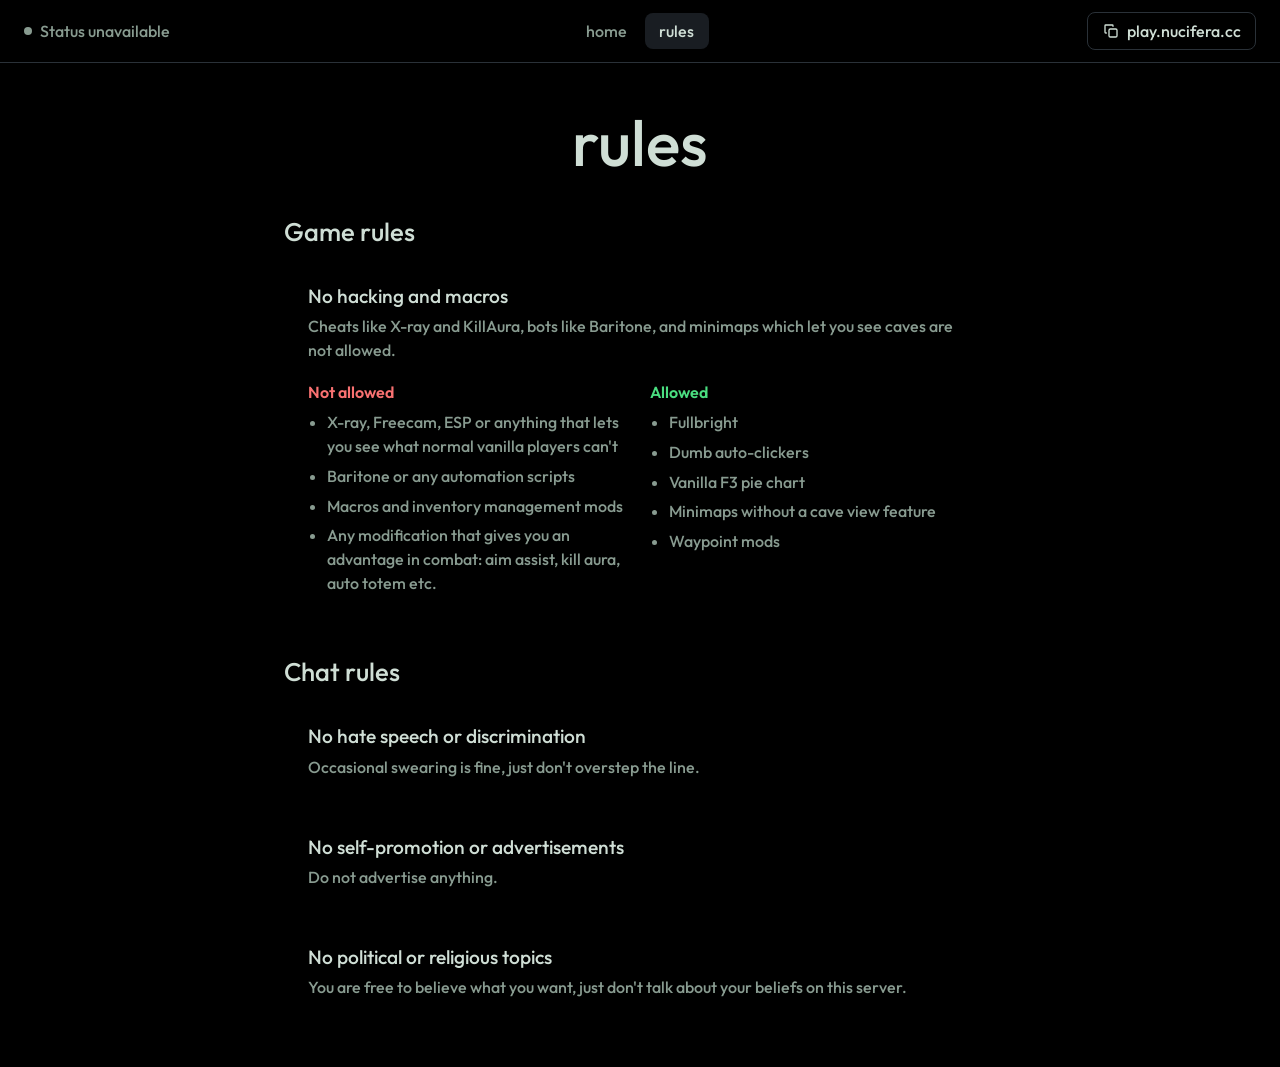
==== commit 0ddce22c: "Update rules.html" ====
--- a/rules.html
+++ b/rules.html
@@ -69,11 +69,6 @@
                     </div>
                 </div>
             </article>
-
-            <article class="rule">
-                <h3>No mass terrain destruction</h3>
-                <p>Do not make lavacasts or blow up big areas.</p>
-            </article>
         </section>
 
         <section class="rule-section">
